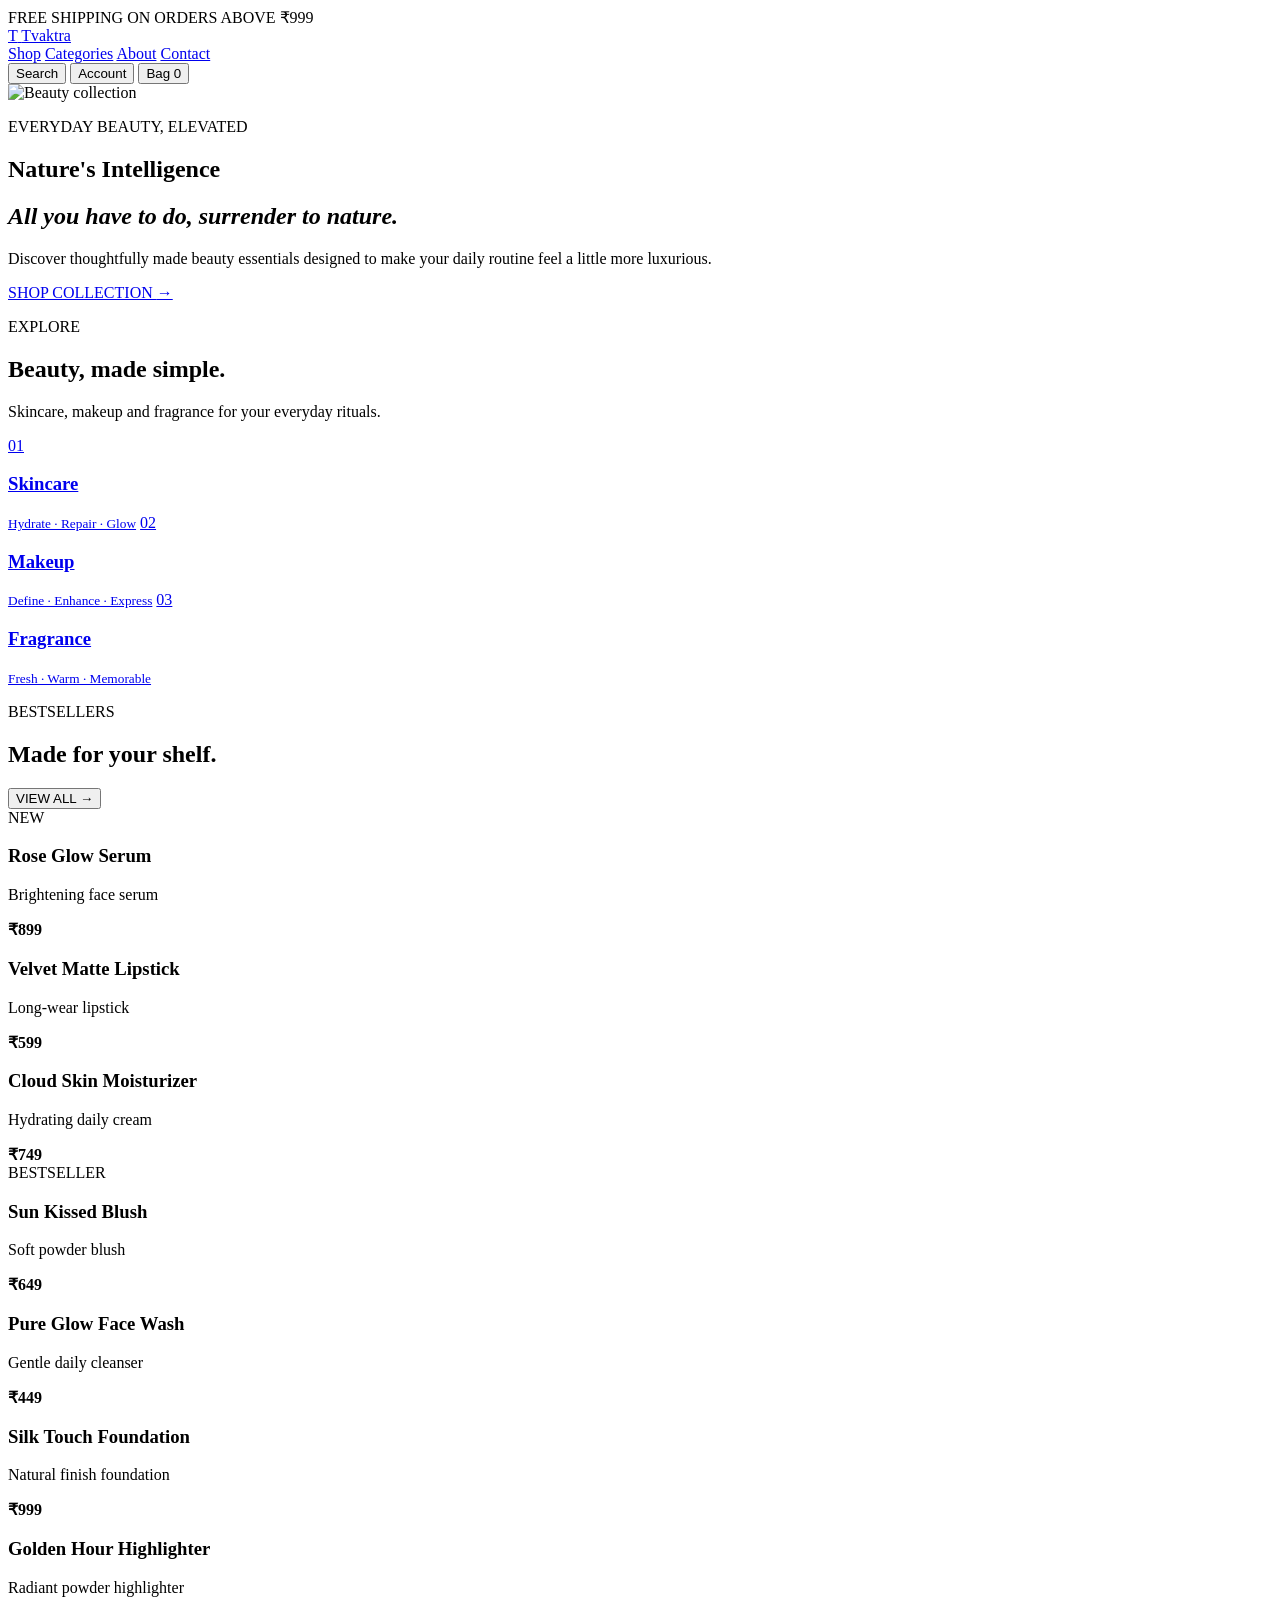
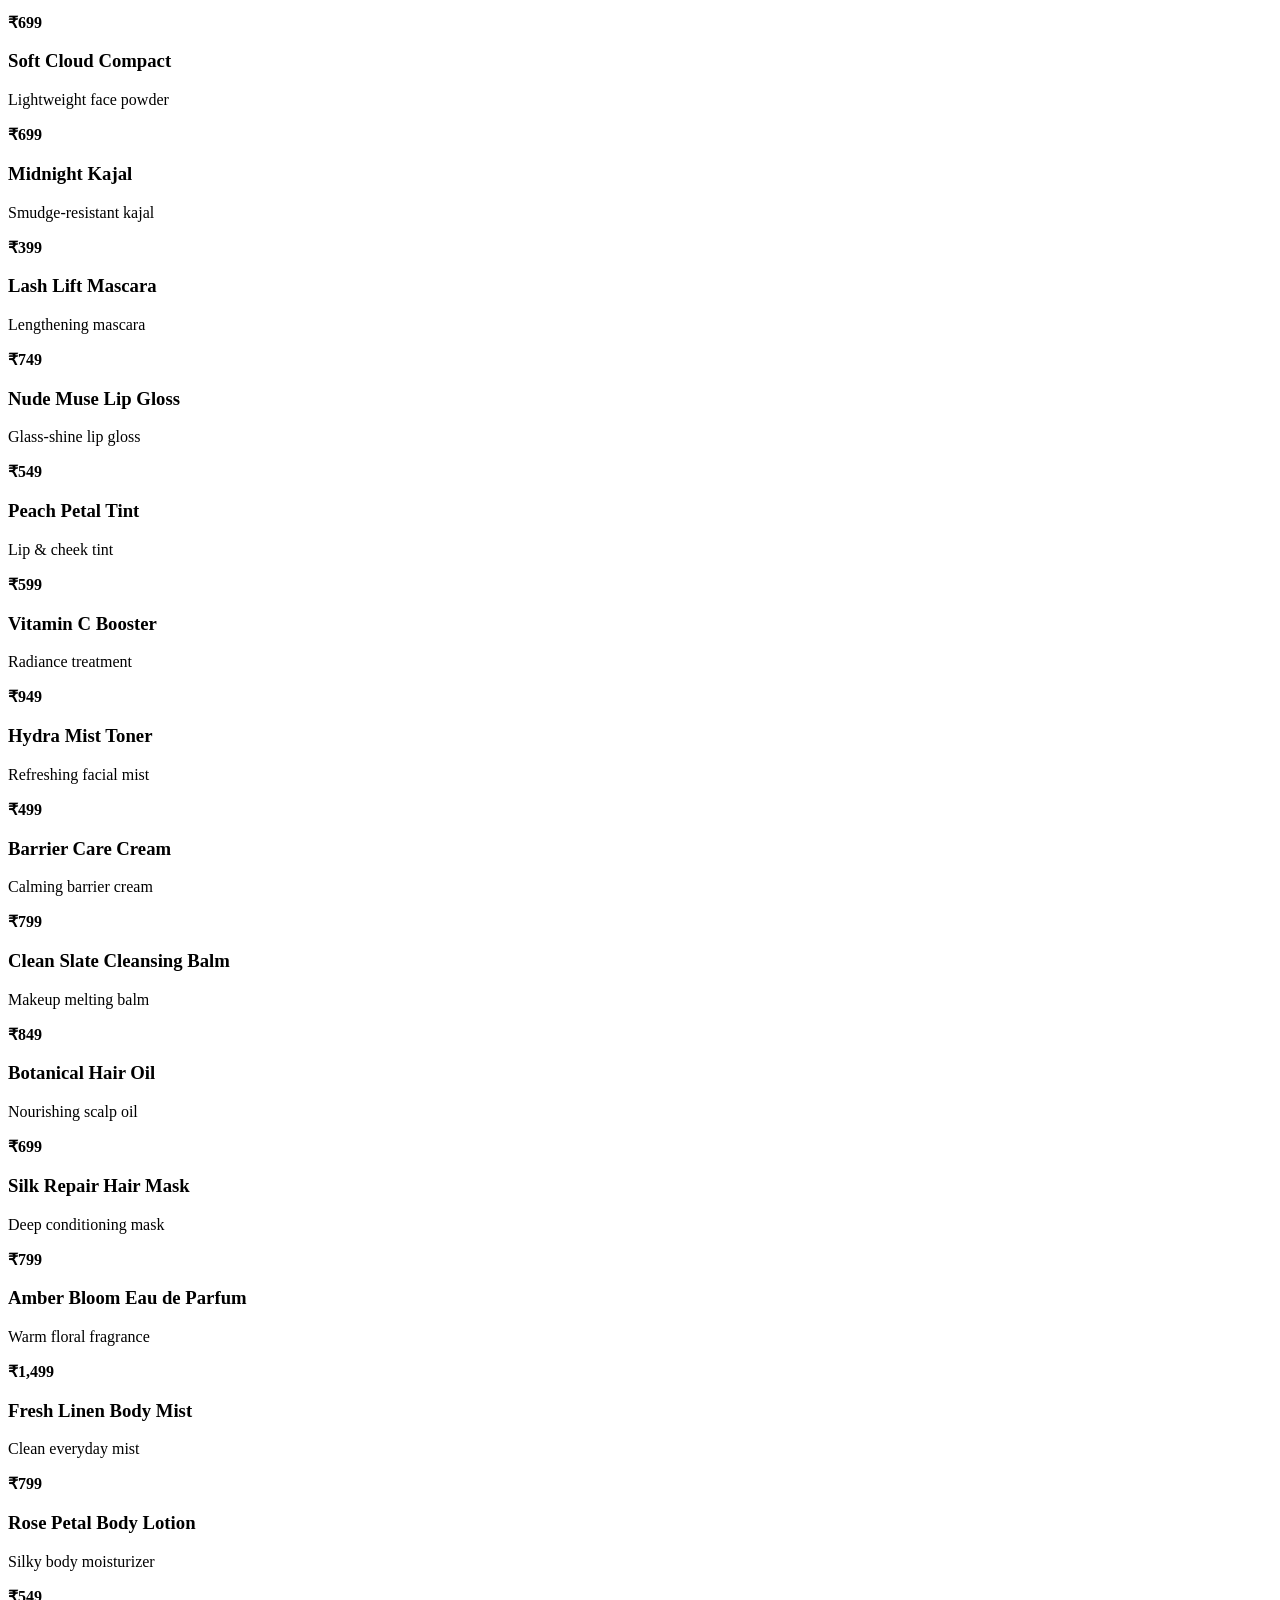
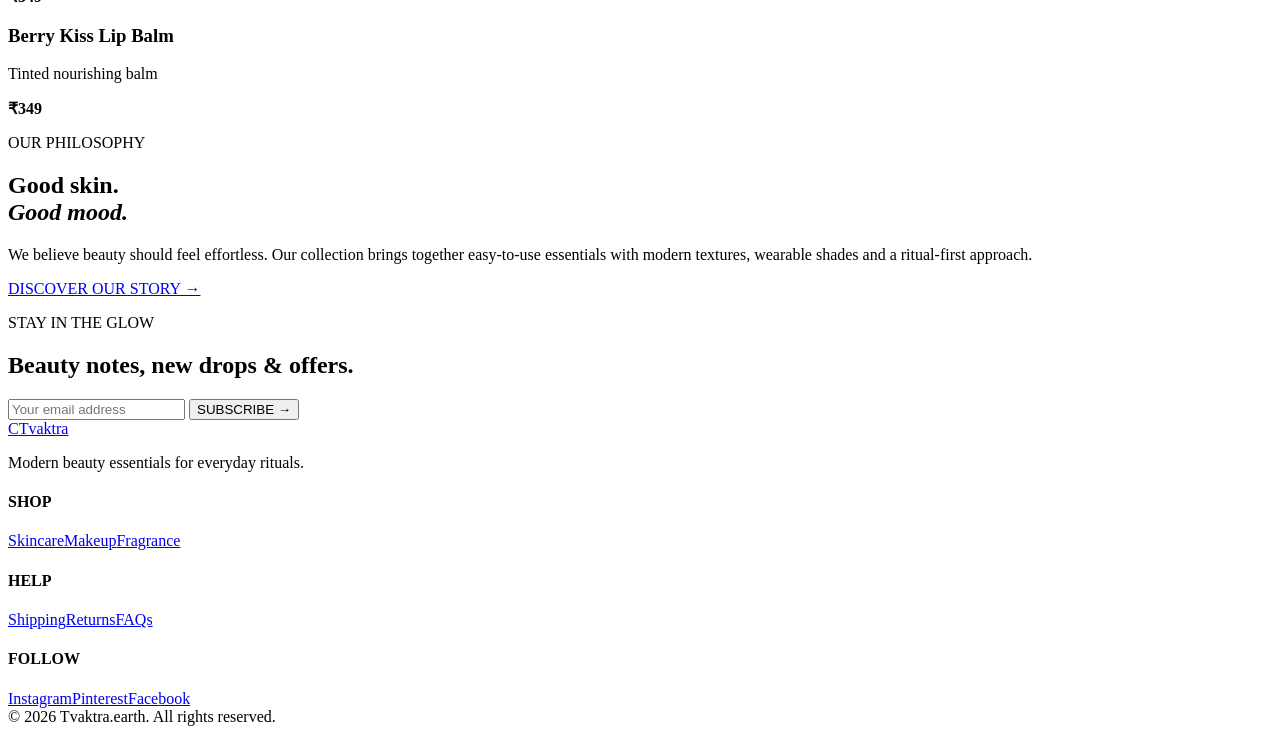
==== Tvaktra/index.html @ 66217a76 "Add initial HTML structure for Tvaktra website" ====
<!DOCTYPE html>
<html lang="en">
<head>
  <meta charset="UTF-8">
  <meta name="viewport" content="width=device-width, initial-scale=1.0">
  <meta name="description" content="Beautiful everyday cosmetics and skincare essentials.">
  <title>Tvaktra — Beauty & Care</title>
  <link rel="preconnect" href="https://fonts.googleapis.com">
  <link rel="preconnect" href="https://fonts.gstatic.com" crossorigin>
  <link href="https://fonts.googleapis.com/css2?family=DM+Sans:wght@400;500;600;700&family=Playfair+Display:wght@500;600;700&display=swap" rel="stylesheet">
  <link rel="stylesheet" href="style.css">
</head>
<body>

<header class="site-header">
  <div class="announcement">FREE SHIPPING ON ORDERS ABOVE ₹999</div>
  <nav class="nav container">
    <a href="#" class="brand" aria-label="Tvaktra home">
      <span class="brand-mark">T</span>
      <span>Tvaktra</span>
    </a>
    <div class="nav-links">
      <a href="#shop">Shop</a>
      <a href="#categories">Categories</a>
      <a href="#about">About</a>
      <a href="#contact">Contact</a>
    </div>
    <div class="nav-actions">
      <button aria-label="Search">Search</button>
      <button aria-label="Account">Account</button>
      <button aria-label="Shopping bag">Bag <span class="bag-count">0</span></button>
    </div>
  </nav>
</header>

<main>
  <section class="hero">
    <div class="hero-image">
      <!-- Replace hero-image.jpg with the image from your original design -->
      <img src="hero-image.png" alt="Beauty collection">
    </div>
    <div class="hero-content">
      <p class="eyebrow">EVERYDAY BEAUTY, ELEVATED</p>
      <h1>Nature's Intelligence<br><h2><em>All you have to do, surrender to nature.</em></h2></h1>
      <p class="hero-copy">Discover thoughtfully made beauty essentials designed to make your daily routine feel a little more luxurious.</p>
      <a class="btn btn-dark" href="#shop">SHOP COLLECTION <span>→</span></a>
    </div>
  </section>

  <section id="categories" class="categories container">
    <div class="section-heading">
      <div>
        <p class="eyebrow">EXPLORE</p>
        <h2>Beauty, made simple.</h2>
      </div>
      <p>Skincare, makeup and fragrance for your everyday rituals.</p>
    </div>
    <div class="category-grid">
      <a href="#shop" class="category-card skincare"><span>01</span><h3>Skincare</h3><small>Hydrate · Repair · Glow</small></a>
      <a href="#shop" class="category-card makeup"><span>02</span><h3>Makeup</h3><small>Define · Enhance · Express</small></a>
      <a href="#shop" class="category-card fragrance"><span>03</span><h3>Fragrance</h3><small>Fresh · Warm · Memorable</small></a>
    </div>
  </section>

  <section id="shop" class="products container">
    <div class="section-heading">
      <div>
        <p class="eyebrow">BESTSELLERS</p>
        <h2>Made for your shelf.</h2>
      </div>
      <button class="text-link">VIEW ALL →</button>
    </div>
    <div class="product-grid">

      <article class="product-card"><div class="product-image p1"><span>NEW</span></div><div class="product-info"><h3>Rose Glow Serum</h3><p>Brightening face serum</p><strong>₹899</strong></div></article>
      <article class="product-card"><div class="product-image p2"></div><div class="product-info"><h3>Velvet Matte Lipstick</h3><p>Long-wear lipstick</p><strong>₹599</strong></div></article>
      <article class="product-card"><div class="product-image p3"></div><div class="product-info"><h3>Cloud Skin Moisturizer</h3><p>Hydrating daily cream</p><strong>₹749</strong></div></article>
      <article class="product-card"><div class="product-image p4"><span>BESTSELLER</span></div><div class="product-info"><h3>Sun Kissed Blush</h3><p>Soft powder blush</p><strong>₹649</strong></div></article>
      <article class="product-card"><div class="product-image p5"></div><div class="product-info"><h3>Pure Glow Face Wash</h3><p>Gentle daily cleanser</p><strong>₹449</strong></div></article>
      <article class="product-card"><div class="product-image p6"></div><div class="product-info"><h3>Silk Touch Foundation</h3><p>Natural finish foundation</p><strong>₹999</strong></div></article>
      <article class="product-card"><div class="product-image p7"></div><div class="product-info"><h3>Golden Hour Highlighter</h3><p>Radiant powder highlighter</p><strong>₹699</strong></div></article>
      <article class="product-card"><div class="product-image p8"></div><div class="product-info"><h3>Soft Cloud Compact</h3><p>Lightweight face powder</p><strong>₹699</strong></div></article>
      <article class="product-card"><div class="product-image p9"></div><div class="product-info"><h3>Midnight Kajal</h3><p>Smudge-resistant kajal</p><strong>₹399</strong></div></article>
      <article class="product-card"><div class="product-image p10"></div><div class="product-info"><h3>Lash Lift Mascara</h3><p>Lengthening mascara</p><strong>₹749</strong></div></article>
      <article class="product-card"><div class="product-image p11"></div><div class="product-info"><h3>Nude Muse Lip Gloss</h3><p>Glass-shine lip gloss</p><strong>₹549</strong></div></article>
      <article class="product-card"><div class="product-image p12"></div><div class="product-info"><h3>Peach Petal Tint</h3><p>Lip & cheek tint</p><strong>₹599</strong></div></article>
      <article class="product-card"><div class="product-image p13"></div><div class="product-info"><h3>Vitamin C Booster</h3><p>Radiance treatment</p><strong>₹949</strong></div></article>
      <article class="product-card"><div class="product-image p14"></div><div class="product-info"><h3>Hydra Mist Toner</h3><p>Refreshing facial mist</p><strong>₹499</strong></div></article>
      <article class="product-card"><div class="product-image p15"></div><div class="product-info"><h3>Barrier Care Cream</h3><p>Calming barrier cream</p><strong>₹799</strong></div></article>
      <article class="product-card"><div class="product-image p16"></div><div class="product-info"><h3>Clean Slate Cleansing Balm</h3><p>Makeup melting balm</p><strong>₹849</strong></div></article>
      <article class="product-card"><div class="product-image p17"></div><div class="product-info"><h3>Botanical Hair Oil</h3><p>Nourishing scalp oil</p><strong>₹699</strong></div></article>
      <article class="product-card"><div class="product-image p18"></div><div class="product-info"><h3>Silk Repair Hair Mask</h3><p>Deep conditioning mask</p><strong>₹799</strong></div></article>
      <article class="product-card"><div class="product-image p19"></div><div class="product-info"><h3>Amber Bloom Eau de Parfum</h3><p>Warm floral fragrance</p><strong>₹1,499</strong></div></article>
      <article class="product-card"><div class="product-image p20"></div><div class="product-info"><h3>Fresh Linen Body Mist</h3><p>Clean everyday mist</p><strong>₹799</strong></div></article>
      <article class="product-card"><div class="product-image p21"></div><div class="product-info"><h3>Rose Petal Body Lotion</h3><p>Silky body moisturizer</p><strong>₹549</strong></div></article>
      <article class="product-card"><div class="product-image p22"></div><div class="product-info"><h3>Berry Kiss Lip Balm</h3><p>Tinted nourishing balm</p><strong>₹349</strong></div></article>

    </div>
  </section>

  <section id="about" class="editorial">
    <div class="editorial-image"></div>
    <div class="editorial-copy">
      <p class="eyebrow">OUR PHILOSOPHY</p>
      <h2>Good skin.<br><em>Good mood.</em></h2>
      <p>We believe beauty should feel effortless. Our collection brings together easy-to-use essentials with modern textures, wearable shades and a ritual-first approach.</p>
      <a href="#contact" class="text-link">DISCOVER OUR STORY →</a>
    </div>
  </section>

  <section class="newsletter container" id="contact">
    <p class="eyebrow">STAY IN THE GLOW</p>
    <h2>Beauty notes, new drops & offers.</h2>
    <form class="newsletter-form" onsubmit="return false;">
      <input type="email" placeholder="Your email address" aria-label="Email address">
      <button class="btn btn-dark">SUBSCRIBE →</button>
    </form>
  </section>
</main>

<footer>
  <div class="container footer-grid">
    <div><a class="brand footer-brand" href="#"><span class="brand-mark">C</span><span>Tvaktra</span></a><p>Modern beauty essentials for everyday rituals.</p></div>
    <div><h4>SHOP</h4><a href="#shop">Skincare</a><a href="#shop">Makeup</a><a href="#shop">Fragrance</a></div>
    <div><h4>HELP</h4><a href="#">Shipping</a><a href="#">Returns</a><a href="#">FAQs</a></div>
    <div><h4>FOLLOW</h4><a href="#">Instagram</a><a href="#">Pinterest</a><a href="#">Facebook</a></div>
  </div>
  <div class="copyright container">© 2026 Tvaktra.earth. All rights reserved.</div>
</footer>

<script>
  const buttons = document.querySelectorAll('.product-card');
  let count = 0;
  buttons.forEach(card => {
    card.addEventListener('click', () => {
      count++;
      document.querySelector('.bag-count').textContent = count;
    });
  });
</script>
</body>
</html>
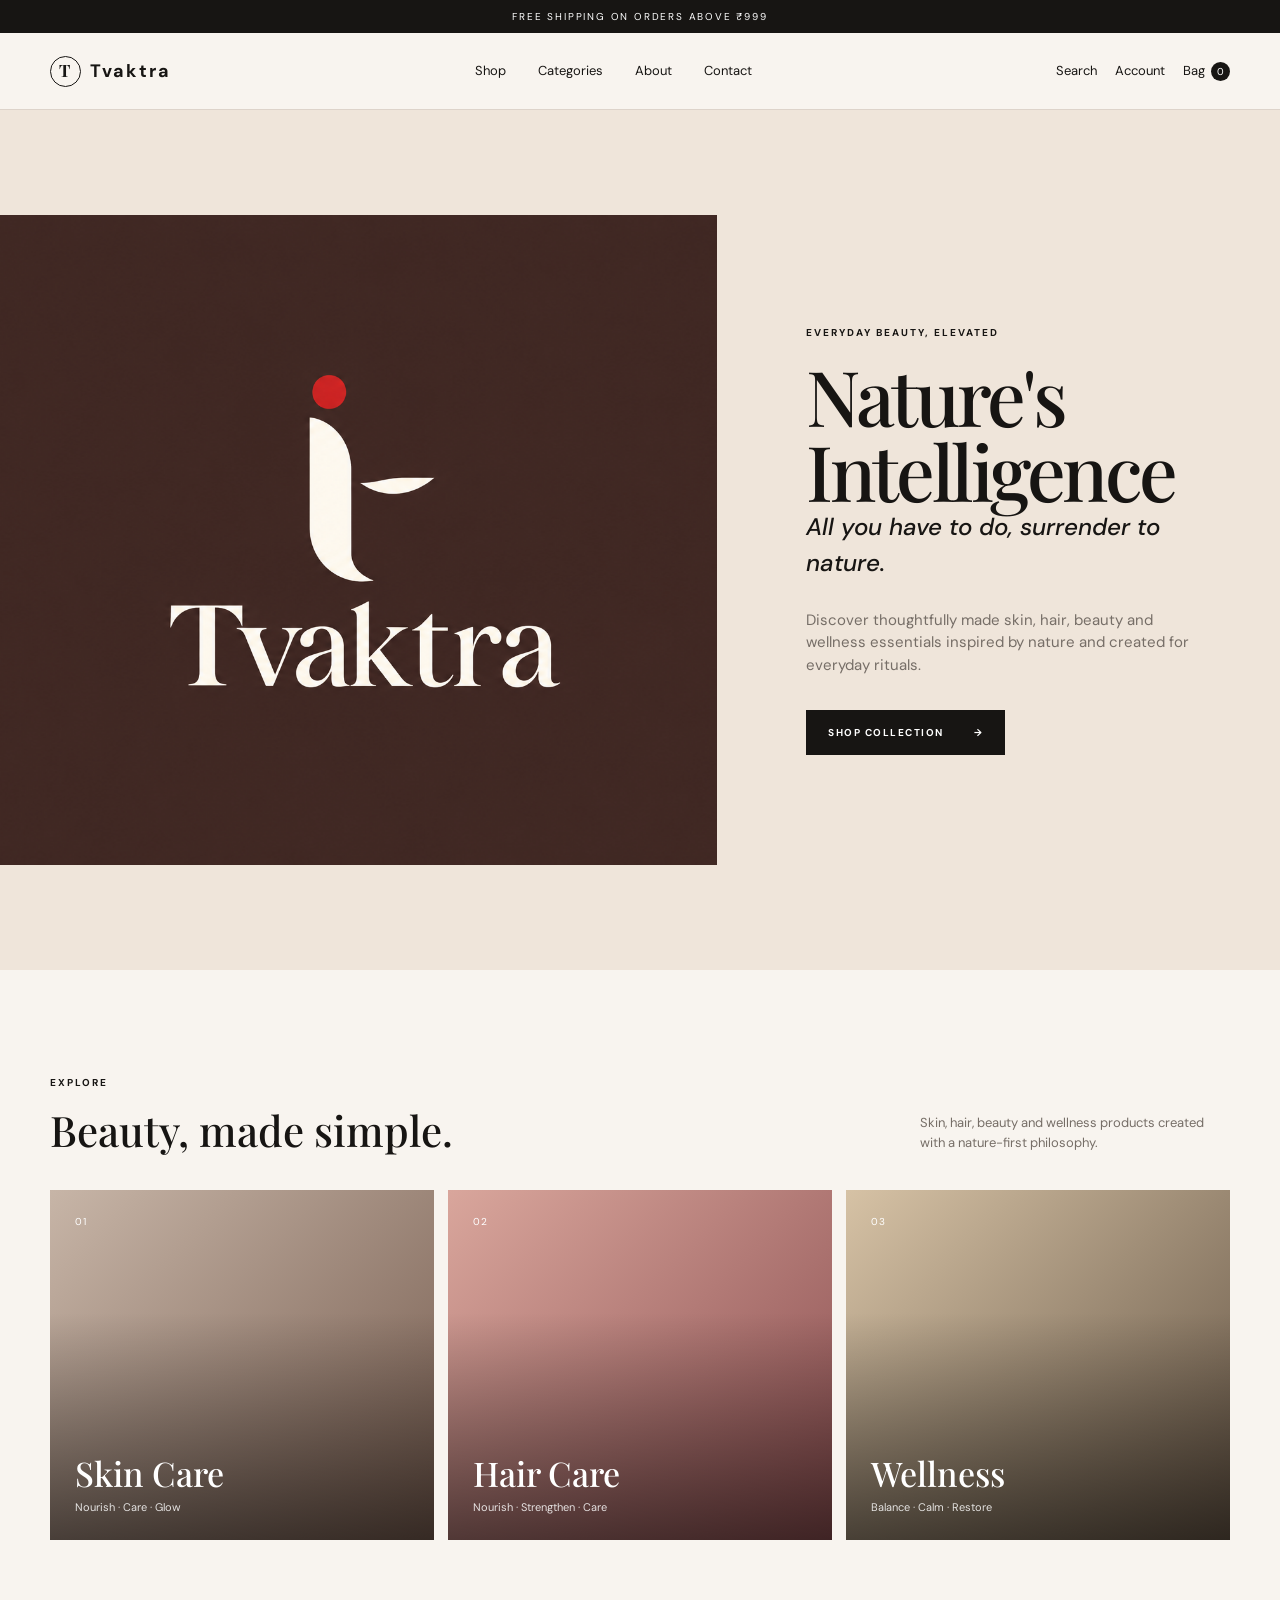
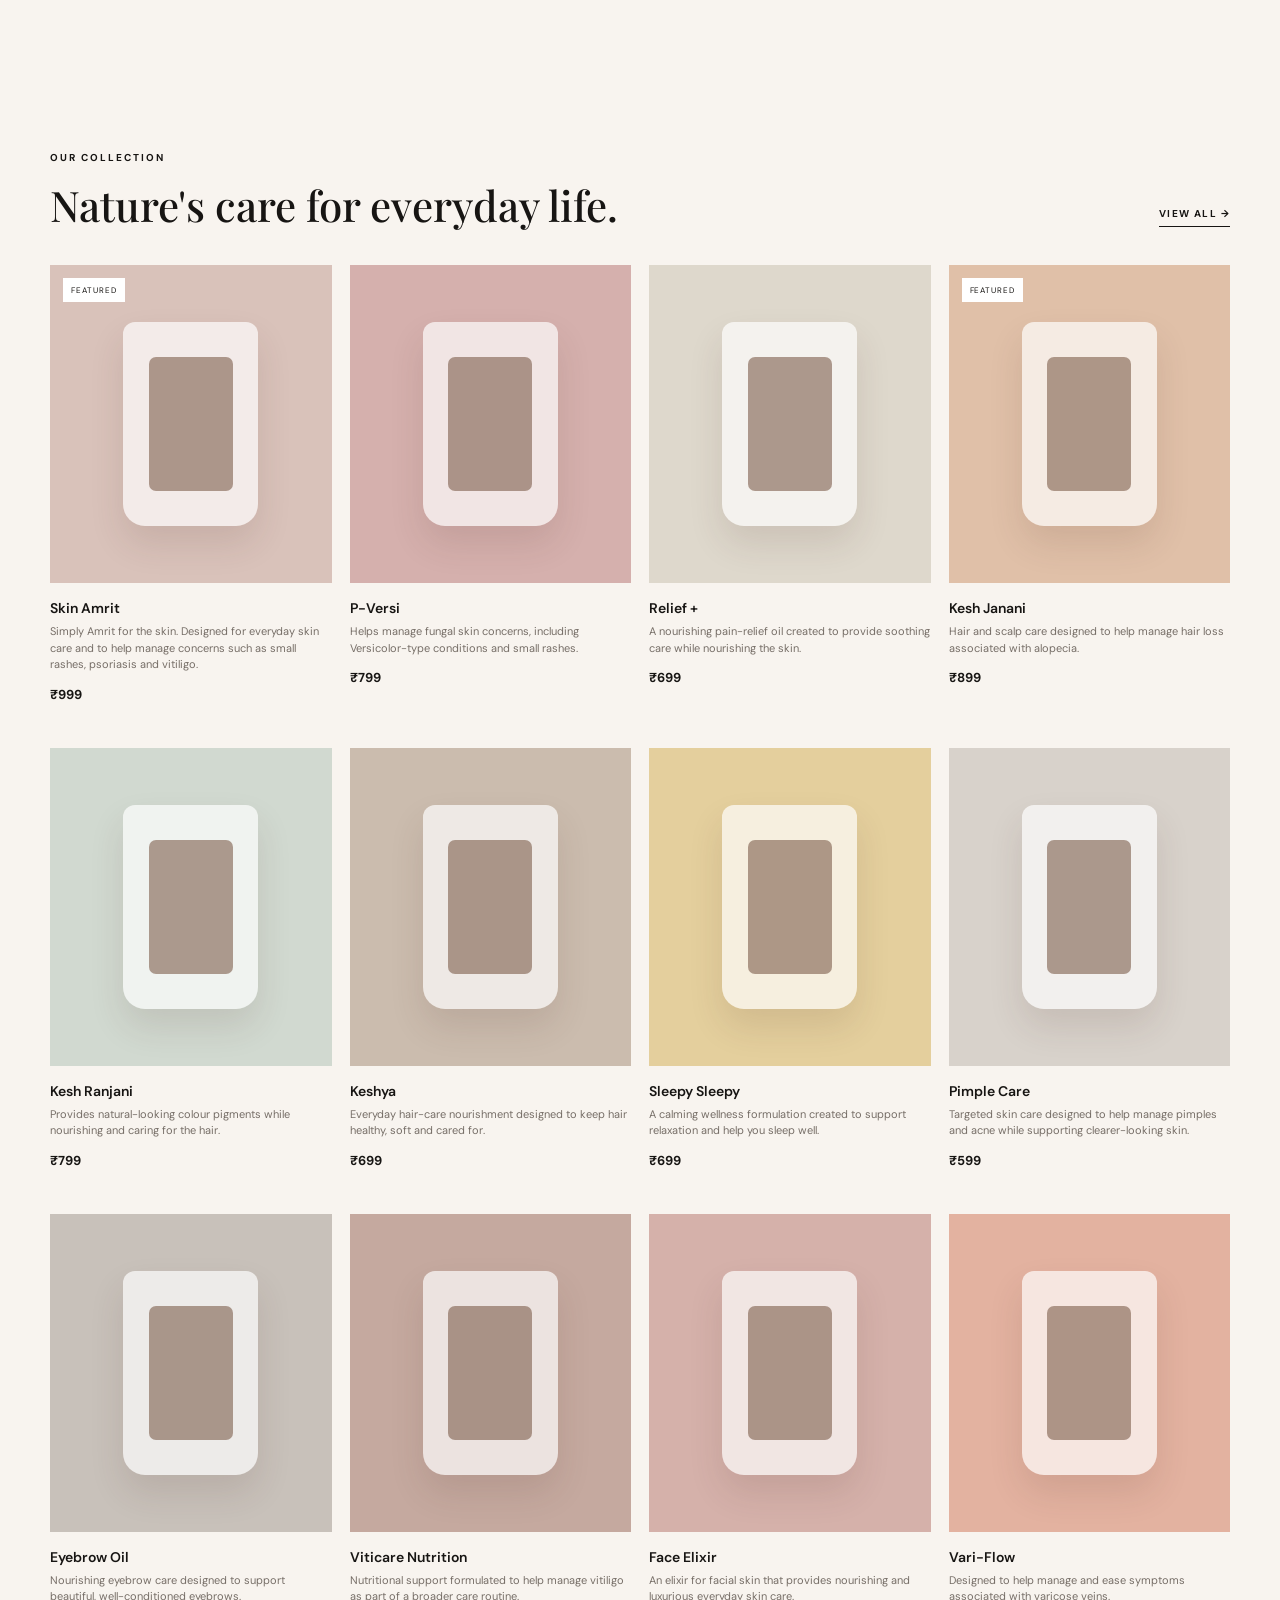
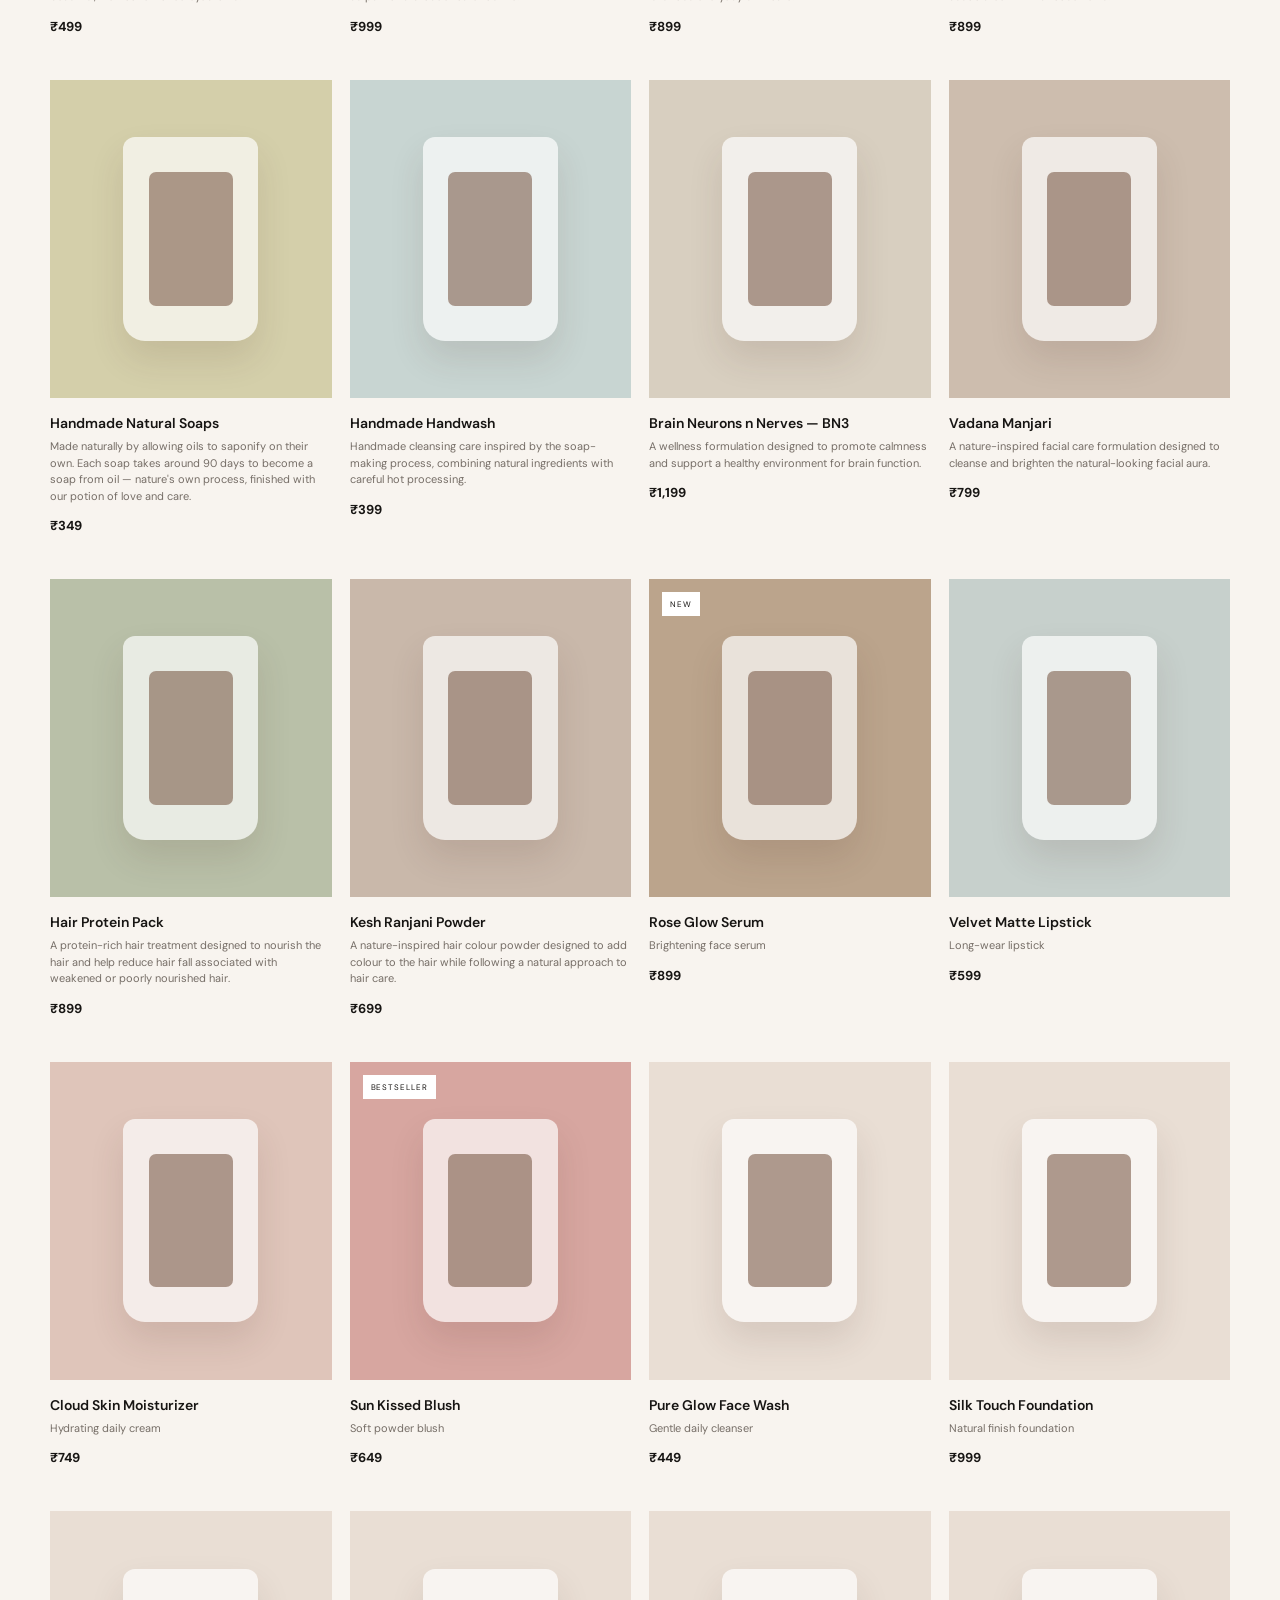
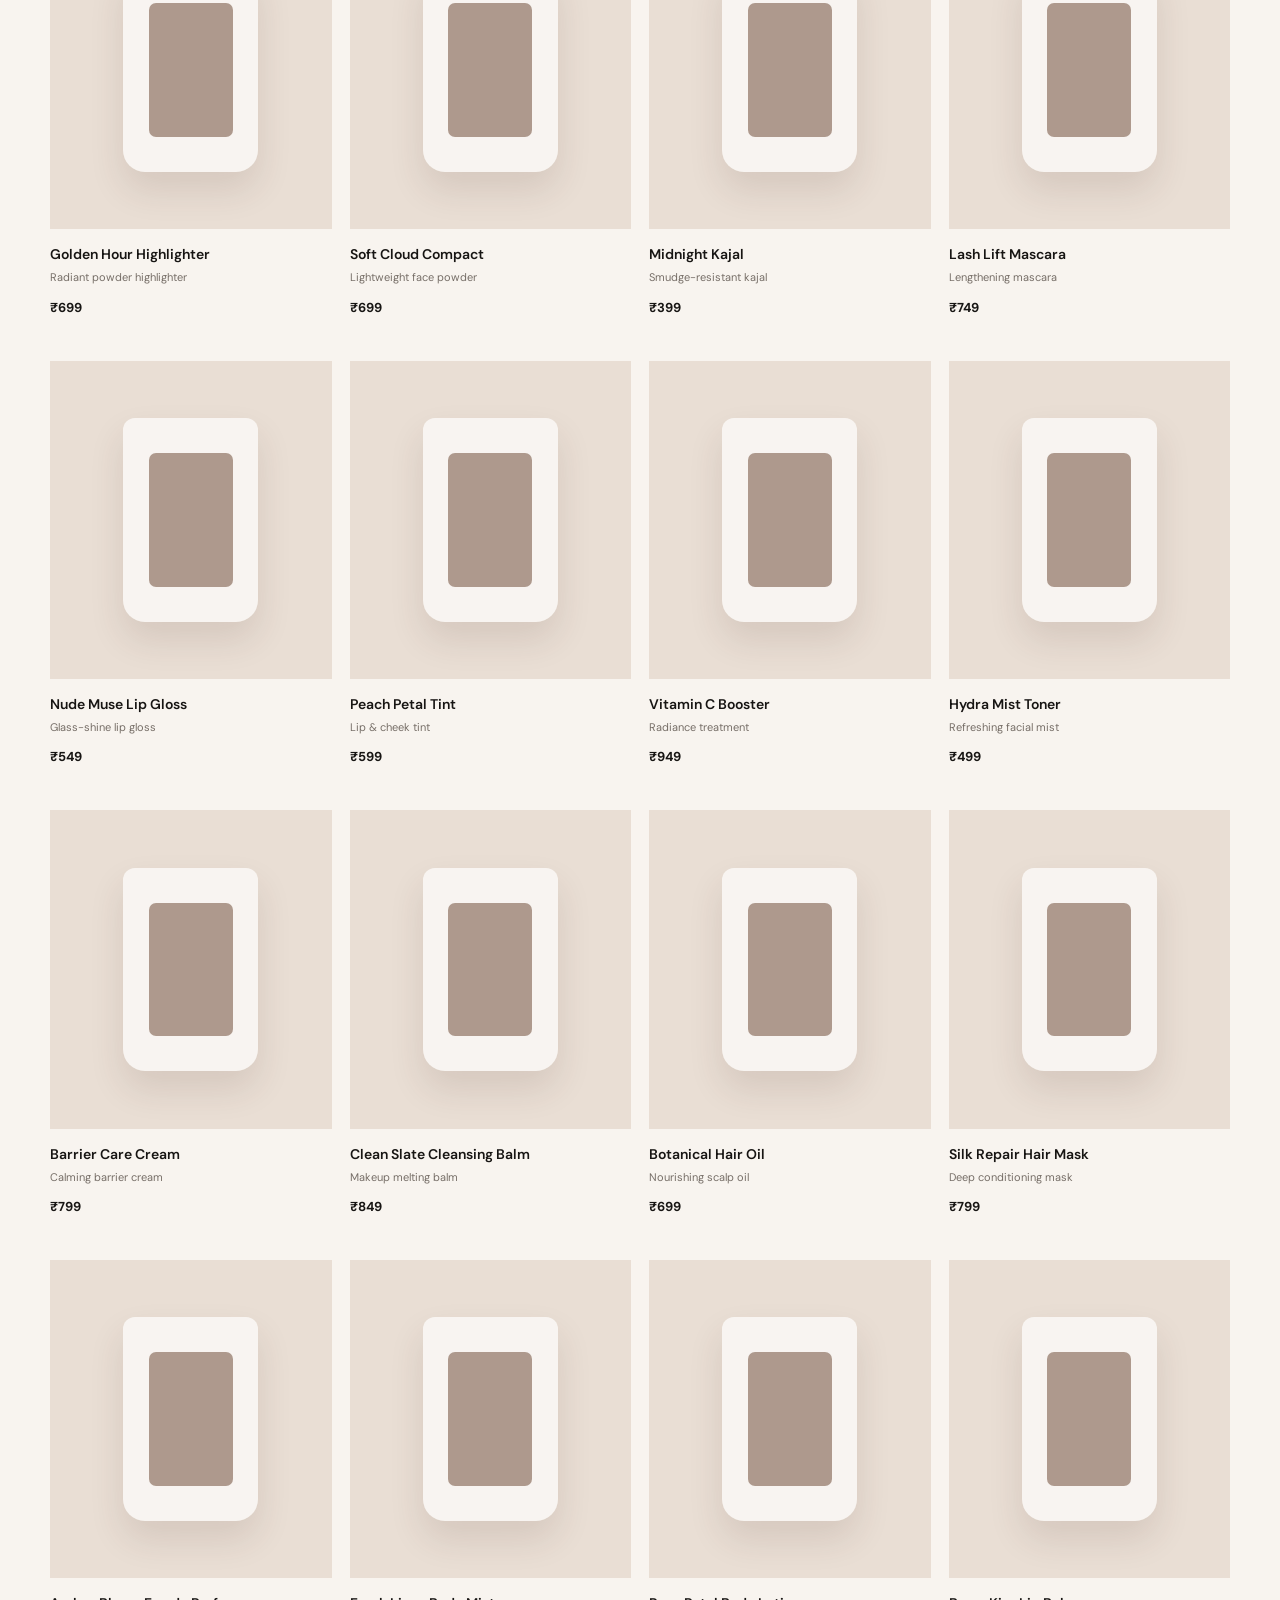
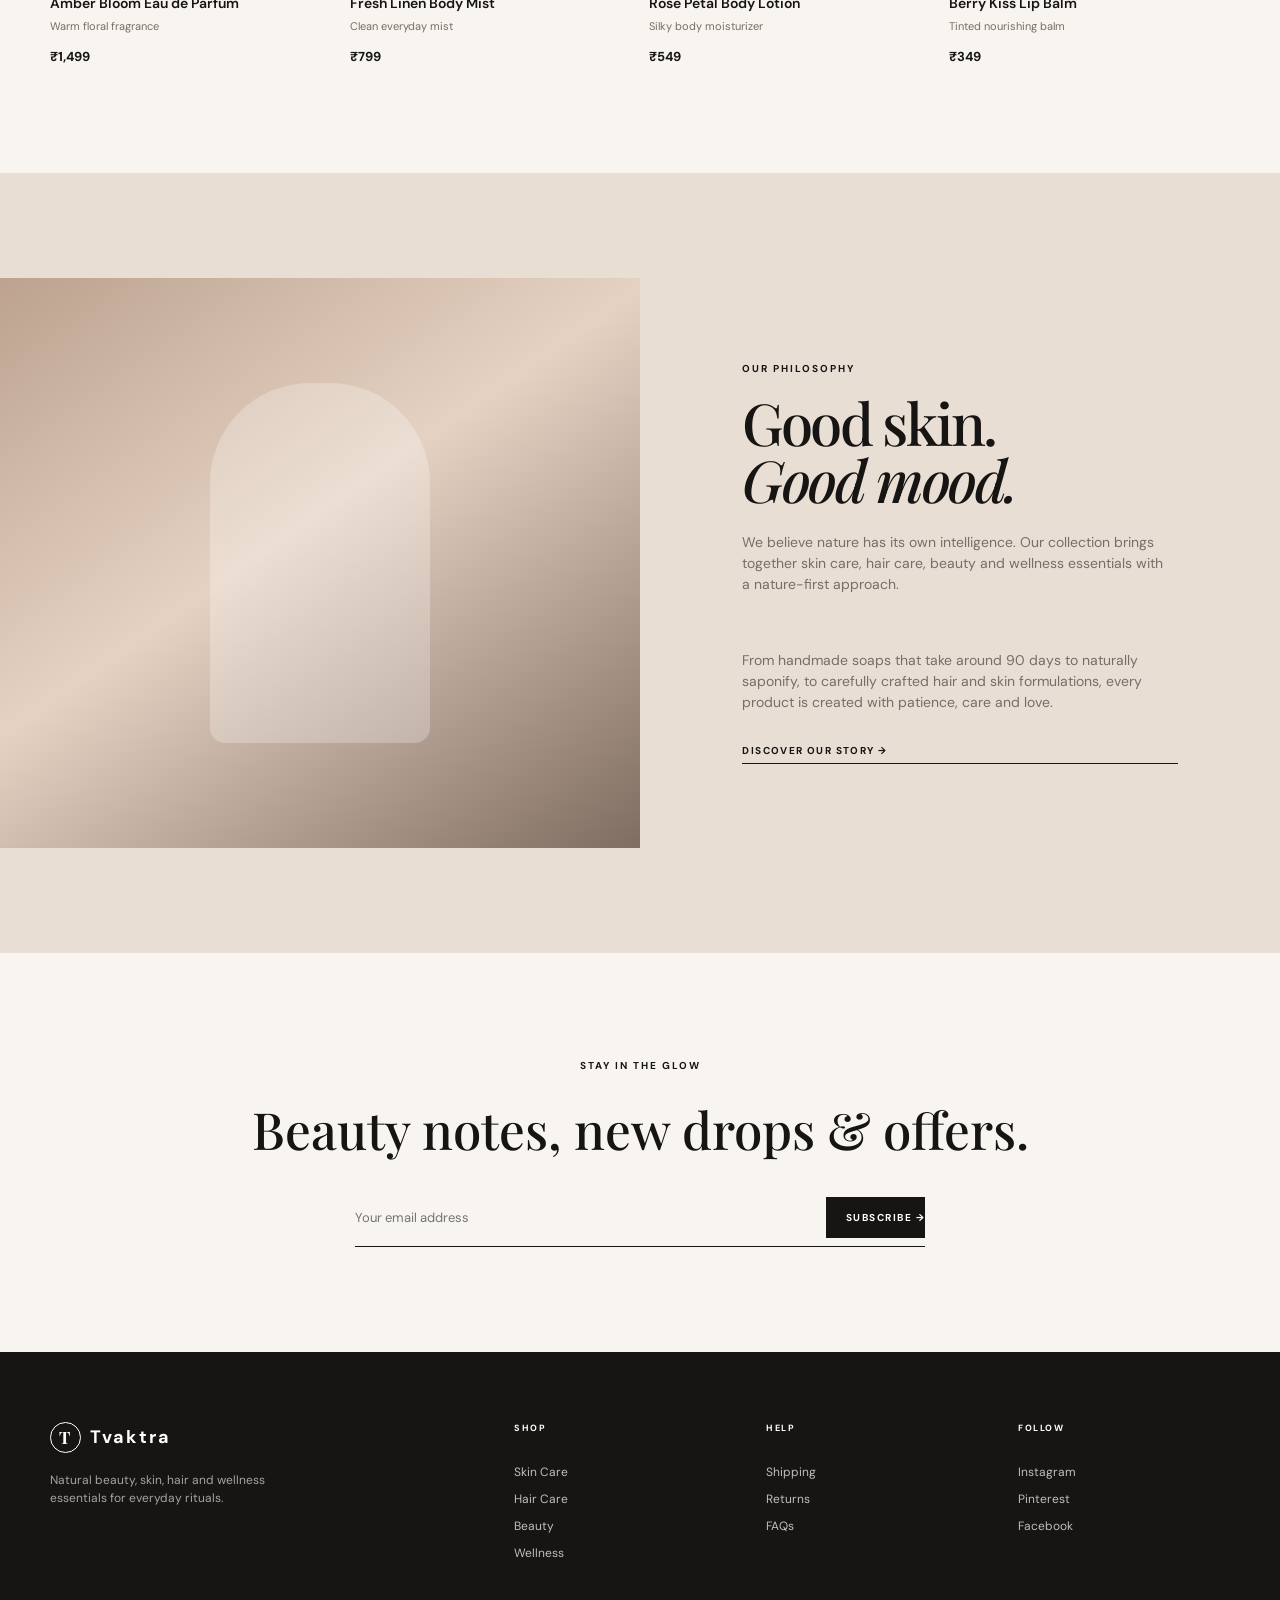
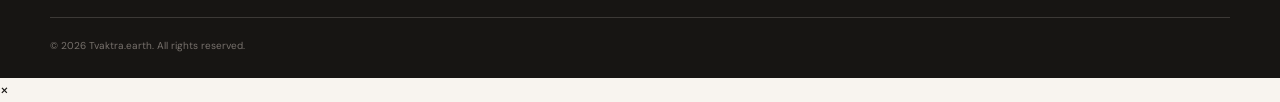
==== commit 2b65b84c: "Add search functionality" ====
--- a/Tvaktra/index.html
+++ b/Tvaktra/index.html
@@ -3,140 +3,2669 @@
 <head>
   <meta charset="UTF-8">
   <meta name="viewport" content="width=device-width, initial-scale=1.0">
-  <meta name="description" content="Beautiful everyday cosmetics and skincare essentials.">
-  <title>Tvaktra — Beauty & Care</title>
+
+  <meta
+    name="description"
+    content="Tvaktra — Natural beauty, skincare, haircare and wellness essentials."
+  >
+
+  <title>Tvaktra — Beauty, Skin, Hair & Wellness</title>
+
   <link rel="preconnect" href="https://fonts.googleapis.com">
   <link rel="preconnect" href="https://fonts.gstatic.com" crossorigin>
-  <link href="https://fonts.googleapis.com/css2?family=DM+Sans:wght@400;500;600;700&family=Playfair+Display:wght@500;600;700&display=swap" rel="stylesheet">
+
+  <link
+    href="https://fonts.googleapis.com/css2?family=DM+Sans:wght@400;500;600;700&family=Playfair+Display:wght@500;600;700&display=swap"
+    rel="stylesheet"
+  >
+
   <link rel="stylesheet" href="style.css">
+
+  <style>
+
+    /* =========================
+       INLINE SEARCH
+    ========================= */
+
+    .search-wrapper {
+      display: flex;
+      align-items: center;
+    }
+
+    .search-trigger {
+      border: 0;
+      background: transparent;
+      font: inherit;
+      cursor: pointer;
+      padding: 8px 0;
+    }
+
+    .inline-search {
+      display: flex;
+      align-items: center;
+      gap: 8px;
+      width: 300px;
+      height: 42px;
+    }
+
+    .inline-search-input-wrap {
+      position: relative;
+      display: flex;
+      align-items: center;
+      flex: 1;
+    }
+
+    .inline-search-input {
+      width: 100%;
+      height: 40px;
+      border: 1px solid #222;
+      border-radius: 0;
+      background: transparent;
+      padding: 0 38px 0 12px;
+      font-family: inherit;
+      font-size: 14px;
+      outline: none;
+      box-sizing: border-box;
+    }
+
+    .inline-search-input:focus {
+      border-color: #111;
+    }
+
+    .search-clear {
+      position: absolute;
+      right: 10px;
+      top: 50%;
+      transform: translateY(-50%);
+      border: 0;
+      background: transparent;
+      font-size: 20px;
+      line-height: 1;
+      cursor: pointer;
+      padding: 2px;
+    }
+
+    .search-submit {
+      width: 40px;
+      height: 40px;
+      border: 1px solid #222;
+      background: #222;
+      color: #fff;
+      cursor: pointer;
+      font-size: 16px;
+      display: flex;
+      align-items: center;
+      justify-content: center;
+      flex-shrink: 0;
+    }
+
+    .search-submit:hover {
+      opacity: 0.85;
+    }
+
+
+    /* =========================
+       SEARCH RESULTS
+    ========================= */
+
+    .no-search-results {
+      text-align: center;
+      padding: 80px 20px;
+    }
+
+    .no-search-results h3 {
+      margin-bottom: 10px;
+    }
+
+    .no-search-results p {
+      opacity: 0.65;
+    }
+
+
+    /* =========================
+       TOAST NOTIFICATION
+    ========================= */
+
+    .toast {
+      position: fixed;
+      left: 50%;
+      bottom: 30px;
+      transform: translateX(-50%) translateY(100px);
+
+      background: #222;
+      color: #fff;
+
+      padding: 14px 22px;
+
+      border-radius: 4px;
+
+      font-family: "DM Sans", sans-serif;
+      font-size: 14px;
+      font-weight: 500;
+
+      z-index: 9999;
+
+      opacity: 0;
+
+      pointer-events: none;
+
+      transition:
+        opacity 0.3s ease,
+        transform 0.3s ease;
+
+      white-space: nowrap;
+
+      box-shadow:
+        0 10px 30px rgba(0, 0, 0, 0.15);
+    }
+
+    .toast.show {
+      opacity: 1;
+      transform: translateX(-50%) translateY(0);
+    }
+
+
+    /* =========================
+       MOBILE
+    ========================= */
+
+    @media (max-width: 768px) {
+
+      .inline-search {
+        width: 220px;
+      }
+
+      .toast {
+        bottom: 20px;
+        max-width: calc(100% - 40px);
+        white-space: normal;
+        text-align: center;
+      }
+
+    }
+
+
+    @media (max-width: 480px) {
+
+      .inline-search {
+        width: 180px;
+      }
+
+    }
+
+  </style>
+
 </head>
+
+
 <body>
 
+
+<!-- =========================
+     HEADER
+========================= -->
+
 <header class="site-header">
-  <div class="announcement">FREE SHIPPING ON ORDERS ABOVE ₹999</div>
+
+  <div class="announcement">
+    FREE SHIPPING ON ORDERS ABOVE ₹999
+  </div>
+
+
   <nav class="nav container">
-    <a href="#" class="brand" aria-label="Tvaktra home">
-      <span class="brand-mark">T</span>
-      <span>Tvaktra</span>
+
+
+    <!-- BRAND -->
+
+    <a
+      href="#"
+      class="brand"
+      aria-label="Tvaktra home"
+    >
+
+      <span class="brand-mark">
+        T
+      </span>
+
+      <span>
+        Tvaktra
+      </span>
+
     </a>
+
+
+    <!-- NAVIGATION -->
+
     <div class="nav-links">
-      <a href="#shop">Shop</a>
-      <a href="#categories">Categories</a>
-      <a href="#about">About</a>
-      <a href="#contact">Contact</a>
+
+      <a href="#shop">
+        Shop
+      </a>
+
+      <a href="#categories">
+        Categories
+      </a>
+
+      <a href="#about">
+        About
+      </a>
+
+      <a href="#contact">
+        Contact
+      </a>
+
     </div>
+
+
+    <!-- NAV ACTIONS -->
+
     <div class="nav-actions">
-      <button aria-label="Search">Search</button>
-      <button aria-label="Account">Account</button>
-      <button aria-label="Shopping bag">Bag <span class="bag-count">0</span></button>
+
+
+      <!-- SEARCH -->
+
+      <div
+        class="search-wrapper"
+        id="searchWrapper"
+      >
+
+        <button
+          type="button"
+          class="search-trigger"
+          aria-label="Open search"
+          onclick="activateSearch()"
+        >
+          Search
+        </button>
+
+      </div>
+
+
+      <!-- ACCOUNT -->
+
+      <button
+        type="button"
+        aria-label="Account"
+        onclick="showComingSoon('Account feature is coming soon.')"
+      >
+        Account
+      </button>
+
+
+      <!-- BAG -->
+
+      <button
+        type="button"
+        aria-label="Shopping bag"
+        onclick="showComingSoon('Shopping bag feature is coming soon.')"
+      >
+        Bag
+        <span class="bag-count">0</span>
+      </button>
+
+
     </div>
+
   </nav>
+
 </header>
 
+
 <main>
-  <section class="hero">
-    <div class="hero-image">
-      <!-- Replace hero-image.jpg with the image from your original design -->
-      <img src="hero-image.png" alt="Beauty collection">
+
+
+<!-- =========================
+     HERO
+========================= -->
+
+<section class="hero">
+
+
+  <div class="hero-image">
+
+    <img
+      src="hero-image.png"
+      alt="Tvaktra natural beauty collection"
+    >
+
+  </div>
+
+
+  <div class="hero-content">
+
+
+    <p class="eyebrow">
+      EVERYDAY BEAUTY, ELEVATED
+    </p>
+
+
+    <h1>
+      Nature's Intelligence
+    </h1>
+
+
+    <h2>
+      <em>
+        All you have to do, surrender to nature.
+      </em>
+    </h2>
+
+
+    <p class="hero-copy">
+
+      Discover thoughtfully made skin, hair, beauty and
+      wellness essentials inspired by nature and created
+      for everyday rituals.
+
+    </p>
+
+
+    <a
+      class="btn btn-dark"
+      href="#shop"
+    >
+      SHOP COLLECTION
+      <span>→</span>
+    </a>
+
+
+  </div>
+
+</section>
+
+
+
+<!-- =========================
+     CATEGORIES
+========================= -->
+
+<section
+  id="categories"
+  class="categories container"
+>
+
+
+  <div class="section-heading">
+
+
+    <div>
+
+      <p class="eyebrow">
+        EXPLORE
+      </p>
+
+      <h2>
+        Beauty, made simple.
+      </h2>
+
     </div>
-    <div class="hero-content">
-      <p class="eyebrow">EVERYDAY BEAUTY, ELEVATED</p>
-      <h1>Nature's Intelligence<br><h2><em>All you have to do, surrender to nature.</em></h2></h1>
-      <p class="hero-copy">Discover thoughtfully made beauty essentials designed to make your daily routine feel a little more luxurious.</p>
-      <a class="btn btn-dark" href="#shop">SHOP COLLECTION <span>→</span></a>
+
+
+    <p>
+
+      Skin, hair, beauty and wellness products created
+      with a nature-first philosophy.
+
+    </p>
+
+
+  </div>
+
+
+
+  <div class="category-grid">
+
+
+    <a
+      href="#shop"
+      class="category-card skincare"
+    >
+
+      <span>
+        01
+      </span>
+
+      <h3>
+        Skin Care
+      </h3>
+
+      <small>
+        Nourish · Care · Glow
+      </small>
+
+    </a>
+
+
+
+    <a
+      href="#shop"
+      class="category-card makeup"
+    >
+
+      <span>
+        02
+      </span>
+
+      <h3>
+        Hair Care
+      </h3>
+
+      <small>
+        Nourish · Strengthen · Care
+      </small>
+
+    </a>
+
+
+
+    <a
+      href="#shop"
+      class="category-card fragrance"
+    >
+
+      <span>
+        03
+      </span>
+
+      <h3>
+        Wellness
+      </h3>
+
+      <small>
+        Balance · Calm · Restore
+      </small>
+
+    </a>
+
+
+  </div>
+
+</section>
+
+
+
+<!-- =========================
+     PRODUCTS
+========================= -->
+
+<section
+  id="shop"
+  class="products container"
+>
+
+
+  <div class="section-heading">
+
+
+    <div>
+
+      <p class="eyebrow">
+        OUR COLLECTION
+      </p>
+
+      <h2>
+        Nature's care for everyday life.
+      </h2>
+
     </div>
-  </section>
-
-  <section id="categories" class="categories container">
-    <div class="section-heading">
-      <div>
-        <p class="eyebrow">EXPLORE</p>
-        <h2>Beauty, made simple.</h2>
-      </div>
-      <p>Skincare, makeup and fragrance for your everyday rituals.</p>
+
+
+    <button
+      type="button"
+      class="text-link"
+      onclick="viewAllProducts()"
+    >
+      VIEW ALL →
+    </button>
+
+
+  </div>
+
+
+
+  <div class="product-grid">
+
+
+    <!-- =========================
+         TVAKTRA PRODUCTS
+    ========================= -->
+
+
+    <!-- 01 -->
+
+    <article
+      class="product-card"
+      data-product="Skin Amrit"
+      data-price="999"
+    >
+
+      <div class="product-image p1">
+
+        <span>
+          FEATURED
+        </span>
+
+      </div>
+
+
+      <div class="product-info">
+
+        <h3>
+          Skin Amrit
+        </h3>
+
+        <p>
+          Simply Amrit for the skin. Designed for everyday
+          skin care and to help manage concerns such as
+          small rashes, psoriasis and vitiligo.
+        </p>
+
+        <strong>
+          ₹999
+        </strong>
+
+      </div>
+
+    </article>
+
+
+
+    <!-- 02 -->
+
+    <article
+      class="product-card"
+      data-product="P-Versi"
+      data-price="799"
+    >
+
+      <div class="product-image p2"></div>
+
+
+      <div class="product-info">
+
+        <h3>
+          P-Versi
+        </h3>
+
+        <p>
+          Helps manage fungal skin concerns, including
+          Versicolor-type conditions and small rashes.
+        </p>
+
+        <strong>
+          ₹799
+        </strong>
+
+      </div>
+
+    </article>
+
+
+
+    <!-- 03 -->
+
+    <article
+      class="product-card"
+      data-product="Relief +"
+      data-price="699"
+    >
+
+      <div class="product-image p3"></div>
+
+
+      <div class="product-info">
+
+        <h3>
+          Relief +
+        </h3>
+
+        <p>
+          A nourishing pain-relief oil created to provide
+          soothing care while nourishing the skin.
+        </p>
+
+        <strong>
+          ₹699
+        </strong>
+
+      </div>
+
+    </article>
+
+
+
+    <!-- 04 -->
+
+    <article
+      class="product-card"
+      data-product="Kesh Janani"
+      data-price="899"
+    >
+
+      <div class="product-image p4">
+
+        <span>
+          FEATURED
+        </span>
+
+      </div>
+
+
+      <div class="product-info">
+
+        <h3>
+          Kesh Janani
+        </h3>
+
+        <p>
+          Hair and scalp care designed to help manage
+          hair loss associated with alopecia.
+        </p>
+
+        <strong>
+          ₹899
+        </strong>
+
+      </div>
+
+    </article>
+
+
+
+    <!-- 05 -->
+
+    <article
+      class="product-card"
+      data-product="Kesh Ranjani"
+      data-price="799"
+    >
+
+      <div class="product-image p5"></div>
+
+
+      <div class="product-info">
+
+        <h3>
+          Kesh Ranjani
+        </h3>
+
+        <p>
+          Provides natural-looking colour pigments while
+          nourishing and caring for the hair.
+        </p>
+
+        <strong>
+          ₹799
+        </strong>
+
+      </div>
+
+    </article>
+
+
+
+    <!-- 06 -->
+
+    <article
+      class="product-card"
+      data-product="Keshya"
+      data-price="699"
+    >
+
+      <div class="product-image p6"></div>
+
+
+      <div class="product-info">
+
+        <h3>
+          Keshya
+        </h3>
+
+        <p>
+          Everyday hair-care nourishment designed to keep
+          hair healthy, soft and cared for.
+        </p>
+
+        <strong>
+          ₹699
+        </strong>
+
+      </div>
+
+    </article>
+
+
+
+    <!-- 07 -->
+
+    <article
+      class="product-card"
+      data-product="Sleepy Sleepy"
+      data-price="699"
+    >
+
+      <div class="product-image p7"></div>
+
+
+      <div class="product-info">
+
+        <h3>
+          Sleepy Sleepy
+        </h3>
+
+        <p>
+          A calming wellness formulation created to support
+          relaxation and help you sleep well.
+        </p>
+
+        <strong>
+          ₹699
+        </strong>
+
+      </div>
+
+    </article>
+
+
+
+    <!-- 08 -->
+
+    <article
+      class="product-card"
+      data-product="Pimple Care"
+      data-price="599"
+    >
+
+      <div class="product-image p8"></div>
+
+
+      <div class="product-info">
+
+        <h3>
+          Pimple Care
+        </h3>
+
+        <p>
+          Targeted skin care designed to help manage
+          pimples and acne while supporting clearer-looking skin.
+        </p>
+
+        <strong>
+          ₹599
+        </strong>
+
+      </div>
+
+    </article>
+
+
+
+    <!-- 09 -->
+
+    <article
+      class="product-card"
+      data-product="Eyebrow Oil"
+      data-price="499"
+    >
+
+      <div class="product-image p9"></div>
+
+
+      <div class="product-info">
+
+        <h3>
+          Eyebrow Oil
+        </h3>
+
+        <p>
+          Nourishing eyebrow care designed to support
+          beautiful, well-conditioned eyebrows.
+        </p>
+
+        <strong>
+          ₹499
+        </strong>
+
+      </div>
+
+    </article>
+
+
+
+    <!-- 10 -->
+
+    <article
+      class="product-card"
+      data-product="Viticare Nutrition"
+      data-price="999"
+    >
+
+      <div class="product-image p10"></div>
+
+
+      <div class="product-info">
+
+        <h3>
+          Viticare Nutrition
+        </h3>
+
+        <p>
+          Nutritional support formulated to help manage
+          vitiligo as part of a broader care routine.
+        </p>
+
+        <strong>
+          ₹999
+        </strong>
+
+      </div>
+
+    </article>
+
+
+
+    <!-- 11 -->
+
+    <article
+      class="product-card"
+      data-product="Face Elixir"
+      data-price="899"
+    >
+
+      <div class="product-image p11"></div>
+
+
+      <div class="product-info">
+
+        <h3>
+          Face Elixir
+        </h3>
+
+        <p>
+          An elixir for facial skin that provides nourishing
+          and luxurious everyday skin care.
+        </p>
+
+        <strong>
+          ₹899
+        </strong>
+
+      </div>
+
+    </article>
+
+
+
+    <!-- 12 -->
+
+    <article
+      class="product-card"
+      data-product="Vari-Flow"
+      data-price="899"
+    >
+
+      <div class="product-image p12"></div>
+
+
+      <div class="product-info">
+
+        <h3>
+          Vari-Flow
+        </h3>
+
+        <p>
+          Designed to help manage and ease symptoms associated
+          with varicose veins.
+        </p>
+
+        <strong>
+          ₹899
+        </strong>
+
+      </div>
+
+    </article>
+
+
+
+    <!-- 13 -->
+
+    <article
+      class="product-card"
+      data-product="Handmade Natural Soaps"
+      data-price="349"
+    >
+
+      <div class="product-image p13"></div>
+
+
+      <div class="product-info">
+
+        <h3>
+          Handmade Natural Soaps
+        </h3>
+
+        <p>
+          Made naturally by allowing oils to saponify on their
+          own. Each soap takes around 90 days to become a soap
+          from oil — nature's own process, finished with our
+          potion of love and care.
+        </p>
+
+        <strong>
+          ₹349
+        </strong>
+
+      </div>
+
+    </article>
+
+
+
+    <!-- 14 -->
+
+    <article
+      class="product-card"
+      data-product="Handmade Handwash"
+      data-price="399"
+    >
+
+      <div class="product-image p14"></div>
+
+
+      <div class="product-info">
+
+        <h3>
+          Handmade Handwash
+        </h3>
+
+        <p>
+          Handmade cleansing care inspired by the soap-making
+          process, combining natural ingredients with careful
+          hot processing.
+        </p>
+
+        <strong>
+          ₹399
+        </strong>
+
+      </div>
+
+    </article>
+
+
+
+    <!-- 15 -->
+
+    <article
+      class="product-card"
+      data-product="Brain Neurons n Nerves - BN3"
+      data-price="1199"
+    >
+
+      <div class="product-image p15"></div>
+
+
+      <div class="product-info">
+
+        <h3>
+          Brain Neurons n Nerves — BN3
+        </h3>
+
+        <p>
+          A wellness formulation designed to promote calmness
+          and support a healthy environment for brain function.
+        </p>
+
+        <strong>
+          ₹1,199
+        </strong>
+
+      </div>
+
+    </article>
+
+
+
+    <!-- 16 -->
+
+    <article
+      class="product-card"
+      data-product="Vadana Manjari"
+      data-price="799"
+    >
+
+      <div class="product-image p16"></div>
+
+
+      <div class="product-info">
+
+        <h3>
+          Vadana Manjari
+        </h3>
+
+        <p>
+          A nature-inspired facial care formulation designed
+          to cleanse and brighten the natural-looking facial aura.
+        </p>
+
+        <strong>
+          ₹799
+        </strong>
+
+      </div>
+
+    </article>
+
+
+
+    <!-- 17 -->
+
+    <article
+      class="product-card"
+      data-product="Hair Protein Pack"
+      data-price="899"
+    >
+
+      <div class="product-image p17"></div>
+
+
+      <div class="product-info">
+
+        <h3>
+          Hair Protein Pack
+        </h3>
+
+        <p>
+          A protein-rich hair treatment designed to nourish
+          the hair and help reduce hair fall associated with
+          weakened or poorly nourished hair.
+        </p>
+
+        <strong>
+          ₹899
+        </strong>
+
+      </div>
+
+    </article>
+
+
+
+    <!-- 18 -->
+
+    <article
+      class="product-card"
+      data-product="Kesh Ranjani Powder"
+      data-price="699"
+    >
+
+      <div class="product-image p18"></div>
+
+
+      <div class="product-info">
+
+        <h3>
+          Kesh Ranjani Powder
+        </h3>
+
+        <p>
+          A nature-inspired hair colour powder designed to
+          add colour to the hair while following a natural
+          approach to hair care.
+        </p>
+
+        <strong>
+          ₹699
+        </strong>
+
+      </div>
+
+    </article>
+
+
+
+    <!-- =========================
+         EXISTING PRODUCTS
+    ========================= -->
+
+
+    <!-- 19 -->
+
+    <article
+      class="product-card"
+      data-product="Rose Glow Serum"
+      data-price="899"
+    >
+
+      <div class="product-image p19">
+
+        <span>
+          NEW
+        </span>
+
+      </div>
+
+
+      <div class="product-info">
+
+        <h3>
+          Rose Glow Serum
+        </h3>
+
+        <p>
+          Brightening face serum
+        </p>
+
+        <strong>
+          ₹899
+        </strong>
+
+      </div>
+
+    </article>
+
+
+
+    <!-- 20 -->
+
+    <article
+      class="product-card"
+      data-product="Velvet Matte Lipstick"
+      data-price="599"
+    >
+
+      <div class="product-image p20"></div>
+
+
+      <div class="product-info">
+
+        <h3>
+          Velvet Matte Lipstick
+        </h3>
+
+        <p>
+          Long-wear lipstick
+        </p>
+
+        <strong>
+          ₹599
+        </strong>
+
+      </div>
+
+    </article>
+
+
+
+    <!-- 21 -->
+
+    <article
+      class="product-card"
+      data-product="Cloud Skin Moisturizer"
+      data-price="749"
+    >
+
+      <div class="product-image p21"></div>
+
+
+      <div class="product-info">
+
+        <h3>
+          Cloud Skin Moisturizer
+        </h3>
+
+        <p>
+          Hydrating daily cream
+        </p>
+
+        <strong>
+          ₹749
+        </strong>
+
+      </div>
+
+    </article>
+
+
+
+    <!-- 22 -->
+
+    <article
+      class="product-card"
+      data-product="Sun Kissed Blush"
+      data-price="649"
+    >
+
+      <div class="product-image p22">
+
+        <span>
+          BESTSELLER
+        </span>
+
+      </div>
+
+
+      <div class="product-info">
+
+        <h3>
+          Sun Kissed Blush
+        </h3>
+
+        <p>
+          Soft powder blush
+        </p>
+
+        <strong>
+          ₹649
+        </strong>
+
+      </div>
+
+    </article>
+
+
+
+    <!-- 23 -->
+
+    <article
+      class="product-card"
+      data-product="Pure Glow Face Wash"
+      data-price="449"
+    >
+
+      <div class="product-image p23"></div>
+
+
+      <div class="product-info">
+
+        <h3>
+          Pure Glow Face Wash
+        </h3>
+
+        <p>
+          Gentle daily cleanser
+        </p>
+
+        <strong>
+          ₹449
+        </strong>
+
+      </div>
+
+    </article>
+
+
+
+    <!-- 24 -->
+
+    <article
+      class="product-card"
+      data-product="Silk Touch Foundation"
+      data-price="999"
+    >
+
+      <div class="product-image p24"></div>
+
+
+      <div class="product-info">
+
+        <h3>
+          Silk Touch Foundation
+        </h3>
+
+        <p>
+          Natural finish foundation
+        </p>
+
+        <strong>
+          ₹999
+        </strong>
+
+      </div>
+
+    </article>
+
+
+
+    <!-- 25 -->
+
+    <article
+      class="product-card"
+      data-product="Golden Hour Highlighter"
+      data-price="699"
+    >
+
+      <div class="product-image p25"></div>
+
+
+      <div class="product-info">
+
+        <h3>
+          Golden Hour Highlighter
+        </h3>
+
+        <p>
+          Radiant powder highlighter
+        </p>
+
+        <strong>
+          ₹699
+        </strong>
+
+      </div>
+
+    </article>
+
+
+
+    <!-- 26 -->
+
+    <article
+      class="product-card"
+      data-product="Soft Cloud Compact"
+      data-price="699"
+    >
+
+      <div class="product-image p26"></div>
+
+
+      <div class="product-info">
+
+        <h3>
+          Soft Cloud Compact
+        </h3>
+
+        <p>
+          Lightweight face powder
+        </p>
+
+        <strong>
+          ₹699
+        </strong>
+
+      </div>
+
+    </article>
+
+
+
+    <!-- 27 -->
+
+    <article
+      class="product-card"
+      data-product="Midnight Kajal"
+      data-price="399"
+    >
+
+      <div class="product-image p27"></div>
+
+
+      <div class="product-info">
+
+        <h3>
+          Midnight Kajal
+        </h3>
+
+        <p>
+          Smudge-resistant kajal
+        </p>
+
+        <strong>
+          ₹399
+        </strong>
+
+      </div>
+
+    </article>
+
+
+
+    <!-- 28 -->
+
+    <article
+      class="product-card"
+      data-product="Lash Lift Mascara"
+      data-price="749"
+    >
+
+      <div class="product-image p28"></div>
+
+
+      <div class="product-info">
+
+        <h3>
+          Lash Lift Mascara
+        </h3>
+
+        <p>
+          Lengthening mascara
+        </p>
+
+        <strong>
+          ₹749
+        </strong>
+
+      </div>
+
+    </article>
+
+
+
+    <!-- 29 -->
+
+    <article
+      class="product-card"
+      data-product="Nude Muse Lip Gloss"
+      data-price="549"
+    >
+
+      <div class="product-image p29"></div>
+
+
+      <div class="product-info">
+
+        <h3>
+          Nude Muse Lip Gloss
+        </h3>
+
+        <p>
+          Glass-shine lip gloss
+        </p>
+
+        <strong>
+          ₹549
+        </strong>
+
+      </div>
+
+    </article>
+
+
+
+    <!-- 30 -->
+
+    <article
+      class="product-card"
+      data-product="Peach Petal Tint"
+      data-price="599"
+    >
+
+      <div class="product-image p30"></div>
+
+
+      <div class="product-info">
+
+        <h3>
+          Peach Petal Tint
+        </h3>
+
+        <p>
+          Lip & cheek tint
+        </p>
+
+        <strong>
+          ₹599
+        </strong>
+
+      </div>
+
+    </article>
+
+
+
+    <!-- 31 -->
+
+    <article
+      class="product-card"
+      data-product="Vitamin C Booster"
+      data-price="949"
+    >
+
+      <div class="product-image p31"></div>
+
+
+      <div class="product-info">
+
+        <h3>
+          Vitamin C Booster
+        </h3>
+
+        <p>
+          Radiance treatment
+        </p>
+
+        <strong>
+          ₹949
+        </strong>
+
+      </div>
+
+    </article>
+
+
+
+    <!-- 32 -->
+
+    <article
+      class="product-card"
+      data-product="Hydra Mist Toner"
+      data-price="499"
+    >
+
+      <div class="product-image p32"></div>
+
+
+      <div class="product-info">
+
+        <h3>
+          Hydra Mist Toner
+        </h3>
+
+        <p>
+          Refreshing facial mist
+        </p>
+
+        <strong>
+          ₹499
+        </strong>
+
+      </div>
+
+    </article>
+
+
+
+    <!-- 33 -->
+
+    <article
+      class="product-card"
+      data-product="Barrier Care Cream"
+      data-price="799"
+    >
+
+      <div class="product-image p33"></div>
+
+
+      <div class="product-info">
+
+        <h3>
+          Barrier Care Cream
+        </h3>
+
+        <p>
+          Calming barrier cream
+        </p>
+
+        <strong>
+          ₹799
+        </strong>
+
+      </div>
+
+    </article>
+
+
+
+    <!-- 34 -->
+
+    <article
+      class="product-card"
+      data-product="Clean Slate Cleansing Balm"
+      data-price="849"
+    >
+
+      <div class="product-image p34"></div>
+
+
+      <div class="product-info">
+
+        <h3>
+          Clean Slate Cleansing Balm
+        </h3>
+
+        <p>
+          Makeup melting balm
+        </p>
+
+        <strong>
+          ₹849
+        </strong>
+
+      </div>
+
+    </article>
+
+
+
+    <!-- 35 -->
+
+    <article
+      class="product-card"
+      data-product="Botanical Hair Oil"
+      data-price="699"
+    >
+
+      <div class="product-image p35"></div>
+
+
+      <div class="product-info">
+
+        <h3>
+          Botanical Hair Oil
+        </h3>
+
+        <p>
+          Nourishing scalp oil
+        </p>
+
+        <strong>
+          ₹699
+        </strong>
+
+      </div>
+
+    </article>
+
+
+
+    <!-- 36 -->
+
+    <article
+      class="product-card"
+      data-product="Silk Repair Hair Mask"
+      data-price="799"
+    >
+
+      <div class="product-image p36"></div>
+
+
+      <div class="product-info">
+
+        <h3>
+          Silk Repair Hair Mask
+        </h3>
+
+        <p>
+          Deep conditioning mask
+        </p>
+
+        <strong>
+          ₹799
+        </strong>
+
+      </div>
+
+    </article>
+
+
+
+    <!-- 37 -->
+
+    <article
+      class="product-card"
+      data-product="Amber Bloom Eau de Parfum"
+      data-price="1499"
+    >
+
+      <div class="product-image p37"></div>
+
+
+      <div class="product-info">
+
+        <h3>
+          Amber Bloom Eau de Parfum
+        </h3>
+
+        <p>
+          Warm floral fragrance
+        </p>
+
+        <strong>
+          ₹1,499
+        </strong>
+
+      </div>
+
+    </article>
+
+
+
+    <!-- 38 -->
+
+    <article
+      class="product-card"
+      data-product="Fresh Linen Body Mist"
+      data-price="799"
+    >
+
+      <div class="product-image p38"></div>
+
+
+      <div class="product-info">
+
+        <h3>
+          Fresh Linen Body Mist
+        </h3>
+
+        <p>
+          Clean everyday mist
+        </p>
+
+        <strong>
+          ₹799
+        </strong>
+
+      </div>
+
+    </article>
+
+
+
+    <!-- 39 -->
+
+    <article
+      class="product-card"
+      data-product="Rose Petal Body Lotion"
+      data-price="549"
+    >
+
+      <div class="product-image p39"></div>
+
+
+      <div class="product-info">
+
+        <h3>
+          Rose Petal Body Lotion
+        </h3>
+
+        <p>
+          Silky body moisturizer
+        </p>
+
+        <strong>
+          ₹549
+        </strong>
+
+      </div>
+
+    </article>
+
+
+
+    <!-- 40 -->
+
+    <article
+      class="product-card"
+      data-product="Berry Kiss Lip Balm"
+      data-price="349"
+    >
+
+      <div class="product-image p40"></div>
+
+
+      <div class="product-info">
+
+        <h3>
+          Berry Kiss Lip Balm
+        </h3>
+
+        <p>
+          Tinted nourishing balm
+        </p>
+
+        <strong>
+          ₹349
+        </strong>
+
+      </div>
+
+    </article>
+
+
+  </div>
+
+
+  <!-- NO SEARCH RESULTS -->
+
+  <div
+    id="noSearchResults"
+    class="no-search-results"
+    style="display: none;"
+  >
+
+    <h3>
+      No products found
+    </h3>
+
+    <p>
+      Try searching for another product name or category.
+    </p>
+
+  </div>
+
+
+</section>
+
+
+
+<!-- =========================
+     ABOUT
+========================= -->
+
+<section
+  id="about"
+  class="editorial"
+>
+
+
+  <div class="editorial-image"></div>
+
+
+  <div class="editorial-copy">
+
+
+    <p class="eyebrow">
+      OUR PHILOSOPHY
+    </p>
+
+
+    <h2>
+
+      Good skin.
+      <br>
+
+      <em>
+        Good mood.
+      </em>
+
+    </h2>
+
+
+    <p>
+
+      We believe nature has its own intelligence.
+      Our collection brings together skin care, hair care,
+      beauty and wellness essentials with a nature-first
+      approach.
+
+    </p>
+
+
+    <p>
+
+      From handmade soaps that take around 90 days to
+      naturally saponify, to carefully crafted hair and
+      skin formulations, every product is created with
+      patience, care and love.
+
+    </p>
+
+
+    <a
+      href="#contact"
+      class="text-link"
+    >
+      DISCOVER OUR STORY →
+    </a>
+
+
+  </div>
+
+</section>
+
+
+
+<!-- =========================
+     NEWSLETTER
+========================= -->
+
+<section
+  class="newsletter container"
+  id="contact"
+>
+
+
+  <p class="eyebrow">
+    STAY IN THE GLOW
+  </p>
+
+
+  <h2>
+    Beauty notes, new drops & offers.
+  </h2>
+
+
+  <form
+    class="newsletter-form"
+    onsubmit="subscribeNewsletter(event)"
+  >
+
+    <input
+      type="email"
+      id="newsletterEmail"
+      placeholder="Your email address"
+      aria-label="Email address"
+      required
+    >
+
+
+    <button
+      type="submit"
+      class="btn btn-dark"
+    >
+      SUBSCRIBE →
+    </button>
+
+
+  </form>
+
+
+</section>
+
+
+</main>
+
+
+
+<!-- =========================
+     FOOTER
+========================= -->
+
+<footer>
+
+
+  <div class="container footer-grid">
+
+
+    <div>
+
+      <a
+        class="brand footer-brand"
+        href="#"
+      >
+
+        <span class="brand-mark">
+          T
+        </span>
+
+        <span>
+          Tvaktra
+        </span>
+
+      </a>
+
+
+      <p>
+        Natural beauty, skin, hair and wellness essentials
+        for everyday rituals.
+      </p>
+
     </div>
-    <div class="category-grid">
-      <a href="#shop" class="category-card skincare"><span>01</span><h3>Skincare</h3><small>Hydrate · Repair · Glow</small></a>
-      <a href="#shop" class="category-card makeup"><span>02</span><h3>Makeup</h3><small>Define · Enhance · Express</small></a>
-      <a href="#shop" class="category-card fragrance"><span>03</span><h3>Fragrance</h3><small>Fresh · Warm · Memorable</small></a>
+
+
+
+    <div>
+
+      <h4>
+        SHOP
+      </h4>
+
+
+      <a href="#shop">
+        Skin Care
+      </a>
+
+
+      <a href="#shop">
+        Hair Care
+      </a>
+
+
+      <a href="#shop">
+        Beauty
+      </a>
+
+
+      <a href="#shop">
+        Wellness
+      </a>
+
     </div>
-  </section>
-
-  <section id="shop" class="products container">
-    <div class="section-heading">
-      <div>
-        <p class="eyebrow">BESTSELLERS</p>
-        <h2>Made for your shelf.</h2>
-      </div>
-      <button class="text-link">VIEW ALL →</button>
+
+
+
+    <div>
+
+      <h4>
+        HELP
+      </h4>
+
+
+      <a
+        href="#"
+        onclick="showComingSoon('Shipping information is coming soon.'); return false;"
+      >
+        Shipping
+      </a>
+
+
+      <a
+        href="#"
+        onclick="showComingSoon('Returns information is coming soon.'); return false;"
+      >
+        Returns
+      </a>
+
+
+      <a
+        href="#"
+        onclick="showComingSoon('FAQs are coming soon.'); return false;"
+      >
+        FAQs
+      </a>
+
     </div>
-    <div class="product-grid">
-
-      <article class="product-card"><div class="product-image p1"><span>NEW</span></div><div class="product-info"><h3>Rose Glow Serum</h3><p>Brightening face serum</p><strong>₹899</strong></div></article>
-      <article class="product-card"><div class="product-image p2"></div><div class="product-info"><h3>Velvet Matte Lipstick</h3><p>Long-wear lipstick</p><strong>₹599</strong></div></article>
-      <article class="product-card"><div class="product-image p3"></div><div class="product-info"><h3>Cloud Skin Moisturizer</h3><p>Hydrating daily cream</p><strong>₹749</strong></div></article>
-      <article class="product-card"><div class="product-image p4"><span>BESTSELLER</span></div><div class="product-info"><h3>Sun Kissed Blush</h3><p>Soft powder blush</p><strong>₹649</strong></div></article>
-      <article class="product-card"><div class="product-image p5"></div><div class="product-info"><h3>Pure Glow Face Wash</h3><p>Gentle daily cleanser</p><strong>₹449</strong></div></article>
-      <article class="product-card"><div class="product-image p6"></div><div class="product-info"><h3>Silk Touch Foundation</h3><p>Natural finish foundation</p><strong>₹999</strong></div></article>
-      <article class="product-card"><div class="product-image p7"></div><div class="product-info"><h3>Golden Hour Highlighter</h3><p>Radiant powder highlighter</p><strong>₹699</strong></div></article>
-      <article class="product-card"><div class="product-image p8"></div><div class="product-info"><h3>Soft Cloud Compact</h3><p>Lightweight face powder</p><strong>₹699</strong></div></article>
-      <article class="product-card"><div class="product-image p9"></div><div class="product-info"><h3>Midnight Kajal</h3><p>Smudge-resistant kajal</p><strong>₹399</strong></div></article>
-      <article class="product-card"><div class="product-image p10"></div><div class="product-info"><h3>Lash Lift Mascara</h3><p>Lengthening mascara</p><strong>₹749</strong></div></article>
-      <article class="product-card"><div class="product-image p11"></div><div class="product-info"><h3>Nude Muse Lip Gloss</h3><p>Glass-shine lip gloss</p><strong>₹549</strong></div></article>
-      <article class="product-card"><div class="product-image p12"></div><div class="product-info"><h3>Peach Petal Tint</h3><p>Lip & cheek tint</p><strong>₹599</strong></div></article>
-      <article class="product-card"><div class="product-image p13"></div><div class="product-info"><h3>Vitamin C Booster</h3><p>Radiance treatment</p><strong>₹949</strong></div></article>
-      <article class="product-card"><div class="product-image p14"></div><div class="product-info"><h3>Hydra Mist Toner</h3><p>Refreshing facial mist</p><strong>₹499</strong></div></article>
-      <article class="product-card"><div class="product-image p15"></div><div class="product-info"><h3>Barrier Care Cream</h3><p>Calming barrier cream</p><strong>₹799</strong></div></article>
-      <article class="product-card"><div class="product-image p16"></div><div class="product-info"><h3>Clean Slate Cleansing Balm</h3><p>Makeup melting balm</p><strong>₹849</strong></div></article>
-      <article class="product-card"><div class="product-image p17"></div><div class="product-info"><h3>Botanical Hair Oil</h3><p>Nourishing scalp oil</p><strong>₹699</strong></div></article>
-      <article class="product-card"><div class="product-image p18"></div><div class="product-info"><h3>Silk Repair Hair Mask</h3><p>Deep conditioning mask</p><strong>₹799</strong></div></article>
-      <article class="product-card"><div class="product-image p19"></div><div class="product-info"><h3>Amber Bloom Eau de Parfum</h3><p>Warm floral fragrance</p><strong>₹1,499</strong></div></article>
-      <article class="product-card"><div class="product-image p20"></div><div class="product-info"><h3>Fresh Linen Body Mist</h3><p>Clean everyday mist</p><strong>₹799</strong></div></article>
-      <article class="product-card"><div class="product-image p21"></div><div class="product-info"><h3>Rose Petal Body Lotion</h3><p>Silky body moisturizer</p><strong>₹549</strong></div></article>
-      <article class="product-card"><div class="product-image p22"></div><div class="product-info"><h3>Berry Kiss Lip Balm</h3><p>Tinted nourishing balm</p><strong>₹349</strong></div></article>
+
+
+
+    <div>
+
+      <h4>
+        FOLLOW
+      </h4>
+
+
+      <a href="#">
+        Instagram
+      </a>
+
+
+      <a href="#">
+        Pinterest
+      </a>
+
+
+      <a href="#">
+        Facebook
+      </a>
 
     </div>
-  </section>
-
-  <section id="about" class="editorial">
-    <div class="editorial-image"></div>
-    <div class="editorial-copy">
-      <p class="eyebrow">OUR PHILOSOPHY</p>
-      <h2>Good skin.<br><em>Good mood.</em></h2>
-      <p>We believe beauty should feel effortless. Our collection brings together easy-to-use essentials with modern textures, wearable shades and a ritual-first approach.</p>
-      <a href="#contact" class="text-link">DISCOVER OUR STORY →</a>
-    </div>
-  </section>
-
-  <section class="newsletter container" id="contact">
-    <p class="eyebrow">STAY IN THE GLOW</p>
-    <h2>Beauty notes, new drops & offers.</h2>
-    <form class="newsletter-form" onsubmit="return false;">
-      <input type="email" placeholder="Your email address" aria-label="Email address">
-      <button class="btn btn-dark">SUBSCRIBE →</button>
-    </form>
-  </section>
-</main>
-
-<footer>
-  <div class="container footer-grid">
-    <div><a class="brand footer-brand" href="#"><span class="brand-mark">C</span><span>Tvaktra</span></a><p>Modern beauty essentials for everyday rituals.</p></div>
-    <div><h4>SHOP</h4><a href="#shop">Skincare</a><a href="#shop">Makeup</a><a href="#shop">Fragrance</a></div>
-    <div><h4>HELP</h4><a href="#">Shipping</a><a href="#">Returns</a><a href="#">FAQs</a></div>
-    <div><h4>FOLLOW</h4><a href="#">Instagram</a><a href="#">Pinterest</a><a href="#">Facebook</a></div>
+
+
   </div>
-  <div class="copyright container">© 2026 Tvaktra.earth. All rights reserved.</div>
+
+
+  <div class="copyright container">
+
+    © 2026 Tvaktra.earth. All rights reserved.
+
+  </div>
+
+
 </footer>
 
+
+
+<!-- =========================
+     TOAST
+========================= -->
+
+<div
+  id="toast"
+  class="toast"
+  role="status"
+  aria-live="polite"
+>
+</div>
+
+
+
+<!-- =========================
+     JAVASCRIPT
+========================= -->
+
 <script>
-  const buttons = document.querySelectorAll('.product-card');
+
+
+  /* =========================
+     PRODUCT CARDS
+  ========================= */
+
+  const productCards =
+    document.querySelectorAll('.product-card');
+
+
+
+  /* =========================
+     BAG COUNTER
+  ========================= */
+
+  const bagCounters =
+    document.querySelectorAll('.bag-count');
+
   let count = 0;
-  buttons.forEach(card => {
+
+
+  productCards.forEach(card => {
+
     card.addEventListener('click', () => {
+
       count++;
-      document.querySelector('.bag-count').textContent = count;
+
+      updateBagCount();
+
     });
+
   });
+
+
+  function updateBagCount() {
+
+    bagCounters.forEach(counter => {
+
+      counter.textContent = count;
+
+    });
+
+  }
+
+
+
+  /* =========================
+     COMING SOON TOAST
+  ========================= */
+
+  let toastTimer;
+
+
+  function showComingSoon(message) {
+
+    const toast =
+      document.getElementById('toast');
+
+
+    toast.textContent = message;
+
+
+    /* Reset existing animation */
+
+    toast.classList.remove('show');
+
+
+    clearTimeout(toastTimer);
+
+
+    /* Force browser reflow */
+
+    void toast.offsetWidth;
+
+
+    /* Show toast */
+
+    toast.classList.add('show');
+
+
+    /* Automatically hide */
+
+    toastTimer = setTimeout(() => {
+
+      toast.classList.remove('show');
+
+    }, 3000);
+
+  }
+
+
+
+  /* =========================
+     INLINE SEARCH
+  ========================= */
+
+  const searchWrapper =
+    document.getElementById('searchWrapper');
+
+
+  const noSearchResults =
+    document.getElementById('noSearchResults');
+
+
+  function activateSearch() {
+
+    searchWrapper.innerHTML = `
+
+      <div class="inline-search">
+
+        <div class="inline-search-input-wrap">
+
+          <input
+            type="text"
+            id="inlineSearchInput"
+            class="inline-search-input"
+            placeholder="Search products..."
+            autocomplete="off"
+            aria-label="Search products"
+          >
+
+          <button
+            type="button"
+            class="search-clear"
+            aria-label="Close search"
+            onclick="closeInlineSearch()"
+          >
+            ×
+          </button>
+
+        </div>
+
+
+        <button
+          type="button"
+          class="search-submit"
+          aria-label="Submit search"
+          onclick="submitSearch()"
+        >
+          🔍
+        </button>
+
+      </div>
+
+    `;
+
+
+    const input =
+      document.getElementById(
+        'inlineSearchInput'
+      );
+
+
+    input.focus();
+
+
+    /* ENTER TO SEARCH */
+
+    input.addEventListener(
+      'keydown',
+      function(event) {
+
+        if (event.key === 'Enter') {
+
+          event.preventDefault();
+
+          submitSearch();
+
+        }
+
+      }
+    );
+
+  }
+
+
+
+  function closeInlineSearch() {
+
+    searchWrapper.innerHTML = `
+
+      <button
+        type="button"
+        class="search-trigger"
+        aria-label="Open search"
+        onclick="activateSearch()"
+      >
+        Search
+      </button>
+
+    `;
+
+
+    /* Restore all products */
+
+    productCards.forEach(card => {
+
+      card.style.display = '';
+
+    });
+
+
+    noSearchResults.style.display = 'none';
+
+  }
+
+
+
+  function submitSearch() {
+
+    const input =
+      document.getElementById(
+        'inlineSearchInput'
+      );
+
+
+    if (!input) {
+
+      return;
+
+    }
+
+
+    const searchValue =
+      input.value
+        .toLowerCase()
+        .trim();
+
+
+    /* EMPTY SEARCH */
+
+    if (!searchValue) {
+
+      productCards.forEach(card => {
+
+        card.style.display = '';
+
+      });
+
+
+      noSearchResults.style.display = 'none';
+
+      return;
+
+    }
+
+
+    let foundProducts = 0;
+
+
+    /* SEARCH THROUGH ALL PRODUCTS */
+
+    productCards.forEach(card => {
+
+      const productName =
+        card
+          .querySelector('h3')
+          .textContent
+          .toLowerCase();
+
+
+      const productDescription =
+        card
+          .querySelector('p')
+          .textContent
+          .toLowerCase();
+
+
+      const searchableText =
+        productName +
+        ' ' +
+        productDescription;
+
+
+      if (
+        searchableText.includes(searchValue)
+      ) {
+
+        card.style.display = '';
+
+        foundProducts++;
+
+      } else {
+
+        card.style.display = 'none';
+
+      }
+
+    });
+
+
+    /* NO PRODUCTS */
+
+    if (foundProducts === 0) {
+
+      noSearchResults.style.display = 'block';
+
+    }
+
+
+    /* PRODUCTS FOUND */
+
+    else {
+
+      noSearchResults.style.display = 'none';
+
+
+      document
+        .getElementById('shop')
+        .scrollIntoView({
+          behavior: 'smooth',
+          block: 'start'
+        });
+
+    }
+
+  }
+
+
+
+  /* =========================
+     VIEW ALL PRODUCTS
+  ========================= */
+
+  function viewAllProducts() {
+
+
+    const searchInput =
+      document.getElementById(
+        'inlineSearchInput'
+      );
+
+
+    if (searchInput) {
+
+      closeInlineSearch();
+
+    }
+
+
+    document
+      .querySelector('.product-grid')
+      .scrollIntoView({
+        behavior: 'smooth',
+        block: 'start'
+      });
+
+  }
+
+
+
+  /* =========================
+     NEWSLETTER
+  ========================= */
+
+  function subscribeNewsletter(event) {
+
+    event.preventDefault();
+
+
+    const email =
+      document
+        .getElementById(
+          'newsletterEmail'
+        )
+        .value
+        .trim();
+
+
+    if (!email) {
+
+      showComingSoon(
+        'Please enter your email address.'
+      );
+
+      return;
+
+    }
+
+
+    showComingSoon(
+      'Thank you! You are now subscribed to Tvaktra updates.'
+    );
+
+
+    document
+      .getElementById(
+        'newsletterEmail'
+      )
+      .value = '';
+
+  }
+
+
+
+  /* =========================
+     ESC KEY
+  ========================= */
+
+  document.addEventListener(
+    'keydown',
+    function(event) {
+
+      if (event.key === 'Escape') {
+
+
+        const searchInput =
+          document.getElementById(
+            'inlineSearchInput'
+          );
+
+
+        if (searchInput) {
+
+          closeInlineSearch();
+
+        }
+
+
+        const toast =
+          document.getElementById('toast');
+
+
+        toast.classList.remove('show');
+
+      }
+
+    }
+  );
+
+  /* =========================================
+   PRODUCT CLICK DIALOG
+   Only adds dialog functionality
+========================================= */
+
+document.querySelectorAll(".product-card").forEach(function(card) {
+
+  card.addEventListener("click", function() {
+
+    const name = card.dataset.name || 
+                 card.querySelector("h3")?.textContent || 
+                 "Product";
+
+    const description = card.dataset.description || 
+                        card.querySelector("p")?.textContent || 
+                        "";
+
+    const price = card.dataset.price || 
+                  card.querySelector(".price")?.textContent || 
+                  "";
+
+    const category = card.dataset.category || 
+                     "Beauty";
+
+    document.getElementById("dialogProductName").textContent = name;
+
+    document.getElementById("dialogProductDescription").textContent =
+      description;
+
+    document.getElementById("dialogProductPrice").textContent =
+      price.toString().startsWith("₹") ? price : "₹" + price;
+
+    document.getElementById("dialogCategory").textContent =
+      category;
+
+    document
+      .getElementById("productDialogOverlay")
+      .classList.add("show");
+
+    document.body.style.overflow = "hidden";
+  });
+
+});
+
+
+function closeProductDialog() {
+
+  document
+    .getElementById("productDialogOverlay")
+    .classList.remove("show");
+
+  document.body.style.overflow = "";
+}
+
+
+function closeProductDialogOutside(event) {
+
+  if (
+    event.target ===
+    document.getElementById("productDialogOverlay")
+  ) {
+    closeProductDialog();
+  }
+
+}
+
+
+document.addEventListener("keydown", function(event) {
+
+  if (event.key === "Escape") {
+    closeProductDialog();
+  }
+
+});
+
+
 </script>
+
+<!-- Product Dialog -->
+<div
+  id="productDialogOverlay"
+  class="product-dialog-overlay"
+  onclick="closeProductDialogOutside(event)"
+>
+  <div class="product-dialog">
+
+    <button
+      class="product-dialog-close"
+      onclick="closeProductDialog()"
+      aria-label="Close"
+    >
+      ×
+    </button>
+
+    <div
+      id="dialogCategory"
+      class="product-dialog-category"
+    ></div>
+
+    <h2 id="dialogProductName"></h2>
+
+    <p id="dialogProductDescription"></p>
+
+    <div
+      id="dialogProductPrice"
+      class="product-dialog-price"
+    ></div>
+
+  </div>
+</div>
+
 </body>
 </html>
--- a/Tvaktra/style.css
+++ b/Tvaktra/style.css
@@ -0,0 +1,112 @@
+*{box-sizing:border-box;margin:0;padding:0}
+:root{--ink:#171513;--muted:#766e67;--paper:#f8f4ef;--cream:#efe5da;--line:#ddd3ca;--white:#fff}
+html{scroll-behavior:smooth}
+body{font-family:"DM Sans",sans-serif;color:var(--ink);background:var(--paper);line-height:1.5}
+a{text-decoration:none;color:inherit}
+button{font:inherit;border:0;background:none;cursor:pointer;color:inherit}
+.container{width:min(1180px,calc(100% - 48px));margin:auto}
+.announcement{text-align:center;font-size:10px;letter-spacing:.18em;padding:9px;background:var(--ink);color:#fff}
+.site-header{background:var(--paper);border-bottom:1px solid var(--line);position:sticky;top:0;z-index:20}
+.nav{height:76px;display:flex;align-items:center;justify-content:space-between;gap:30px}
+.brand{display:flex;align-items:center;gap:9px;font-size:18px;font-weight:700;letter-spacing:.12em}
+.brand-mark{width:31px;height:31px;border:1.5px solid currentColor;border-radius:50%;display:grid;place-items:center;font-family:"Playfair Display";font-size:17px}
+.nav-links{display:flex;gap:32px;font-size:13px}
+.nav-links a:hover,.footer-grid a:hover{opacity:.55}
+.nav-actions{display:flex;align-items:center;gap:18px;font-size:13px}
+.nav-actions button{font-size:13px}
+.bag-count{display:inline-grid;place-items:center;width:19px;height:19px;background:var(--ink);color:#fff;border-radius:50%;font-size:10px;margin-left:3px}
+
+.hero{min-height:650px;display:grid;grid-template-columns:1.12fr .88fr;background:var(--cream)}
+.hero-image{min-height:650px;overflow:hidden}
+.hero-image img{width:100%;height:100%;object-fit:cover;display:block}
+.hero-content{display:flex;flex-direction:column;justify-content:center;padding:80px clamp(35px,7vw,100px)}
+.eyebrow{font-size:10px;font-weight:700;letter-spacing:.2em;margin-bottom:18px}
+.hero h1,.editorial h2{font-family:"Playfair Display",serif;font-weight:500;font-size:clamp(54px,6vw,88px);line-height:.98;letter-spacing:-.045em}
+em{font-weight:500}
+.hero-copy{max-width:430px;color:var(--muted);margin:28px 0 34px;font-size:15px}
+.btn{display:inline-flex;align-items:center;justify-content:center;gap:30px;padding:15px 22px;font-size:10px;font-weight:700;letter-spacing:.15em}
+.btn-dark{background:var(--ink);color:#fff;width:max-content}
+.btn-dark:hover{transform:translateY(-2px)}
+
+section{padding-top:105px;padding-bottom:105px}
+.section-heading{display:flex;align-items:end;justify-content:space-between;gap:30px;margin-bottom:38px}
+.section-heading h2{font-family:"Playfair Display";font-size:42px;font-weight:500;line-height:1.05}
+.section-heading>p{color:var(--muted);font-size:13px;max-width:310px}
+.text-link{font-size:10px;letter-spacing:.14em;font-weight:700;border-bottom:1px solid currentColor;padding-bottom:5px}
+
+.category-grid{display:grid;grid-template-columns:repeat(3,1fr);gap:14px}
+.category-card{height:350px;padding:25px;display:flex;flex-direction:column;justify-content:end;position:relative;overflow:hidden}
+.category-card:before{content:"";position:absolute;inset:0;background:linear-gradient(transparent 35%,rgba(0,0,0,.55))}
+.category-card>*{position:relative;color:#fff}
+.category-card span{position:absolute;top:24px;left:25px;font-size:10px;letter-spacing:.1em}
+.category-card h3{font-family:"Playfair Display";font-size:34px;font-weight:500}
+.category-card small{font-size:11px;opacity:.85}
+.skincare{background:linear-gradient(135deg,#c7b5a7,#765c4f)}
+.makeup{background:linear-gradient(135deg,#d9a69c,#8b4e50)}
+.fragrance{background:linear-gradient(135deg,#d6c2a5,#655545)}
+
+.product-grid{display:grid;grid-template-columns:repeat(4,1fr);gap:42px 18px}
+.product-card{cursor:pointer}
+.product-image{aspect-ratio:1/1.13;position:relative;display:flex;align-items:start;justify-content:space-between;padding:13px;background:#e9ded4;overflow:hidden}
+.product-image:after{content:"";width:48%;height:64%;position:absolute;left:26%;top:18%;border-radius:12px 12px 22px 22px;background:rgba(255,255,255,.68);box-shadow:0 18px 35px rgba(70,45,30,.12)}
+.product-image:before{content:"";width:30%;height:42%;position:absolute;left:35%;top:29%;z-index:1;background:rgba(125,94,75,.6);border-radius:7px}
+.product-image span{position:relative;z-index:2;font-size:8px;letter-spacing:.12em;background:#fff;padding:6px 8px}
+.p1{background:#d9c2ba}.p2{background:#d5b0ad}.p3{background:#ded8cc}.p4{background:#e0c0a8}.p5{background:#d1d9d0}.p6{background:#cbbcae}.p7{background:#e4cf9d}.p8{background:#d8d2cb}.p9{background:#c8c1ba}.p10{background:#c5a99f}.p11{background:#d5b1aa}.p12{background:#e3b2a0}.p13{background:#d4cfaa}.p14{background:#c8d5d2}.p15{background:#d8cfc0}.p16{background:#cdbdae}.p17{background:#b9c0a8}.p18{background:#c9b8aa}.p19{background:#bba48c}.p20{background:#c7d0cc}.p21{background:#dfc5ba}.p22{background:#d7a6a0}
+.product-info{padding-top:15px}
+.product-info h3{font-size:14px;font-weight:600}
+.product-info p{font-size:11px;color:var(--muted);margin:4px 0 9px}
+.product-info strong{font-size:13px}
+
+.editorial{display:grid;grid-template-columns:1fr 1fr;background:#e8ded4}
+.editorial-image{min-height:570px;background:linear-gradient(145deg,#bca28f,#e5d2c3 45%,#806d61);position:relative}
+.editorial-image:after{content:"";position:absolute;width:220px;height:360px;left:50%;top:50%;transform:translate(-50%,-50%);border-radius:100px 100px 15px 15px;background:rgba(255,255,255,.25)}
+.editorial-copy{display:flex;flex-direction:column;justify-content:center;padding:70px clamp(40px,8vw,120px)}
+.editorial-copy h2{font-size:58px}
+.editorial-copy>p:not(.eyebrow){color:var(--muted);font-size:14px;max-width:430px;margin:25px 0 30px}
+
+.newsletter{text-align:center}
+.newsletter h2{font-family:"Playfair Display";font-weight:500;font-size:clamp(32px,4vw,52px);margin-bottom:30px}
+.newsletter-form{margin:auto;max-width:570px;display:flex;border-bottom:1px solid var(--ink);padding-bottom:8px}
+.newsletter-form input{flex:1;border:0;background:none;outline:0;font:inherit;font-size:13px}
+.newsletter-form .btn{padding:13px 0 13px 20px}
+
+footer{background:var(--ink);color:#fff;padding:70px 0 25px}
+.footer-grid{display:grid;grid-template-columns:2fr 1fr 1fr 1fr;gap:40px}
+.footer-brand{margin-bottom:18px}
+.footer-grid p{color:#aaa29c;max-width:270px;font-size:12px}
+.footer-grid h4{font-size:9px;letter-spacing:.18em;margin-bottom:18px}
+.footer-grid>div:not(:first-child){display:flex;flex-direction:column;gap:9px}
+.footer-grid>div a:not(.brand){font-size:12px;color:#c4bdb7}
+.copyright{border-top:1px solid #3c3936;margin-top:55px;padding-top:20px;color:#77716c;font-size:10px}
+
+@media(max-width:850px){
+  .nav-links{display:none}
+  .hero{grid-template-columns:1fr}
+  .hero-image{min-height:55vw}
+  .hero-content{min-height:470px}
+  .category-grid{grid-template-columns:1fr}
+  .category-card{height:280px}
+  .product-grid{grid-template-columns:repeat(2,1fr);gap:35px 12px}
+  .editorial{grid-template-columns:1fr}
+  .editorial-image{min-height:400px}
+  .footer-grid{grid-template-columns:1fr 1fr}
+}
+@media(max-width:520px){
+  .container{width:min(100% - 28px,1180px)}
+  .nav{height:66px}
+  .brand{font-size:15px}
+  .nav-actions{gap:10px}
+  .nav-actions button:nth-child(-n+2){display:none}
+  section{padding-top:70px;padding-bottom:70px}
+  .hero-content{padding:55px 24px}
+  .section-heading{display:block}
+  .section-heading>p{margin-top:15px}
+  .section-heading h2{font-size:34px}
+  .product-info h3{font-size:12px}
+  .editorial-copy{padding:60px 24px}
+  .editorial-copy h2{font-size:46px}
+  .newsletter-form{display:block;border:0}
+  .newsletter-form input{width:100%;border-bottom:1px solid var(--ink);padding:13px 0;margin-bottom:12px}
+  .newsletter-form .btn{width:100%;padding:15px}
+  .footer-grid{grid-template-columns:1fr 1fr}
+}
